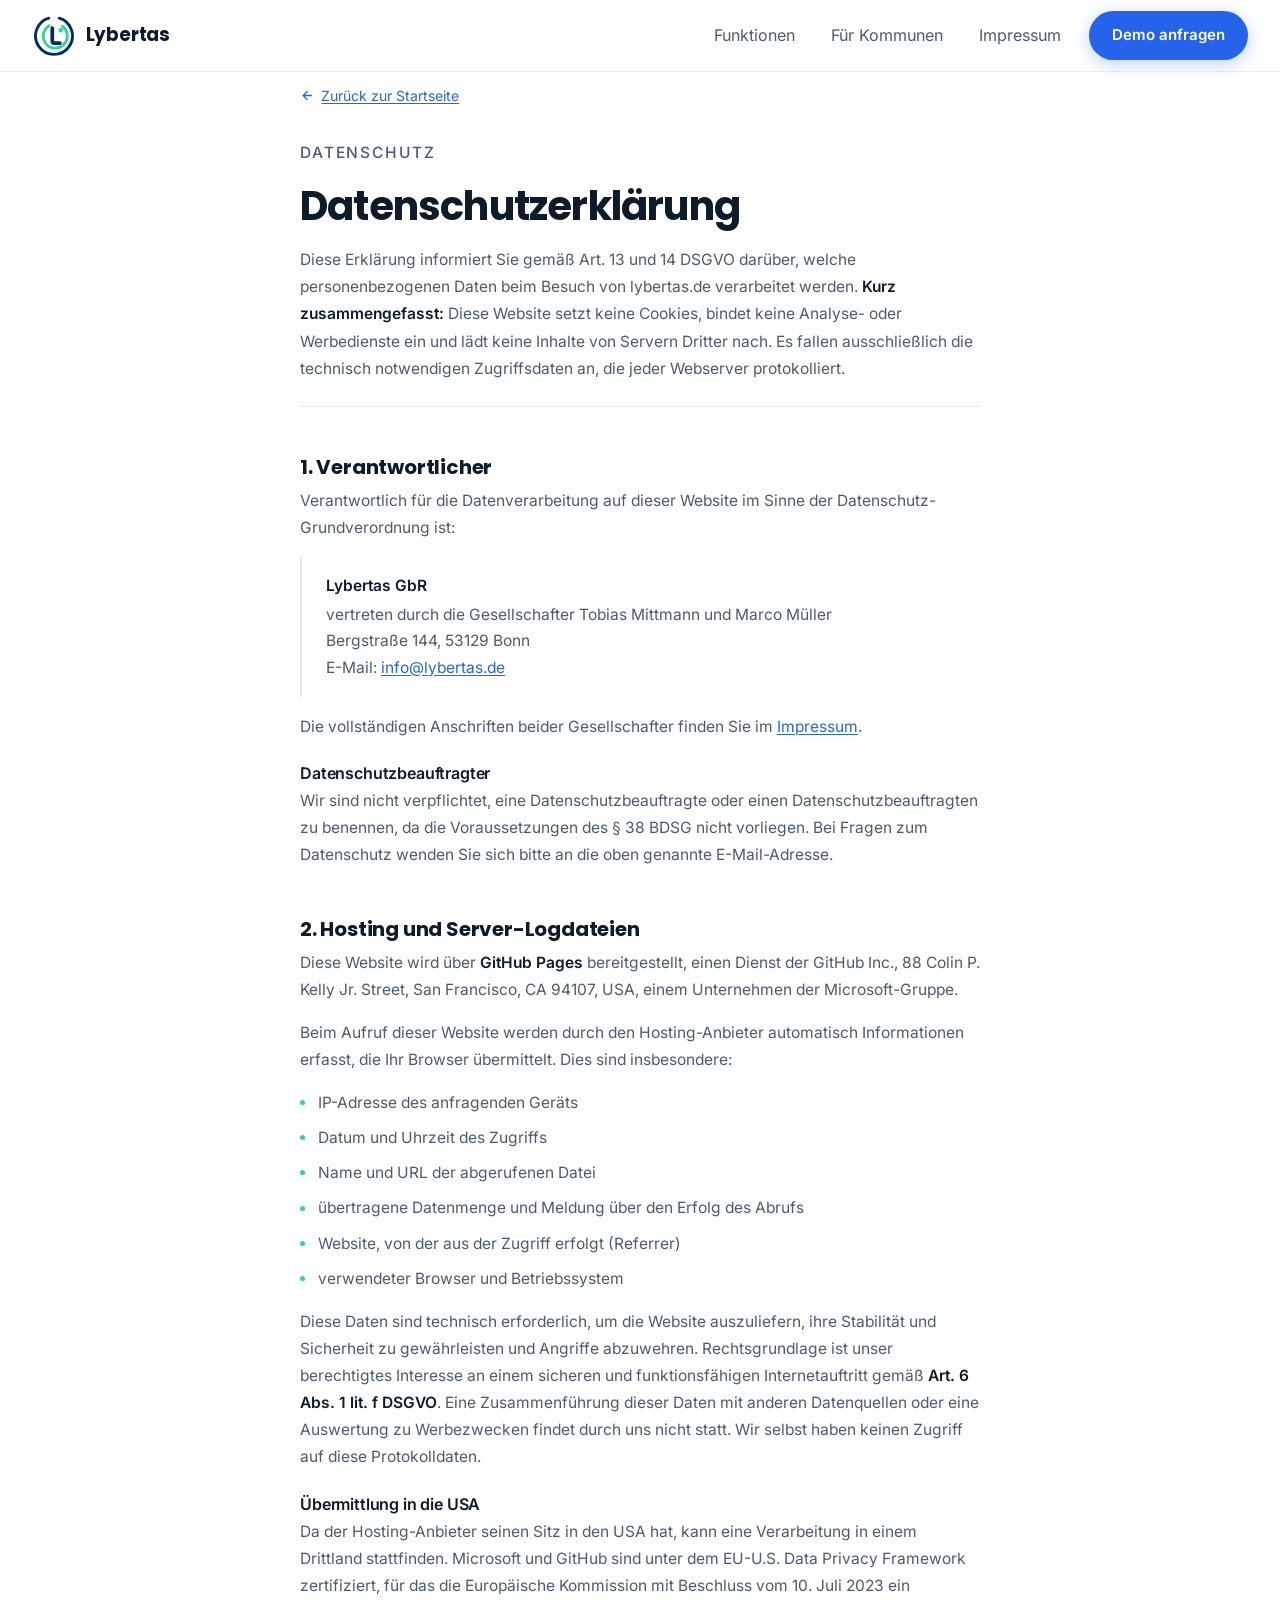
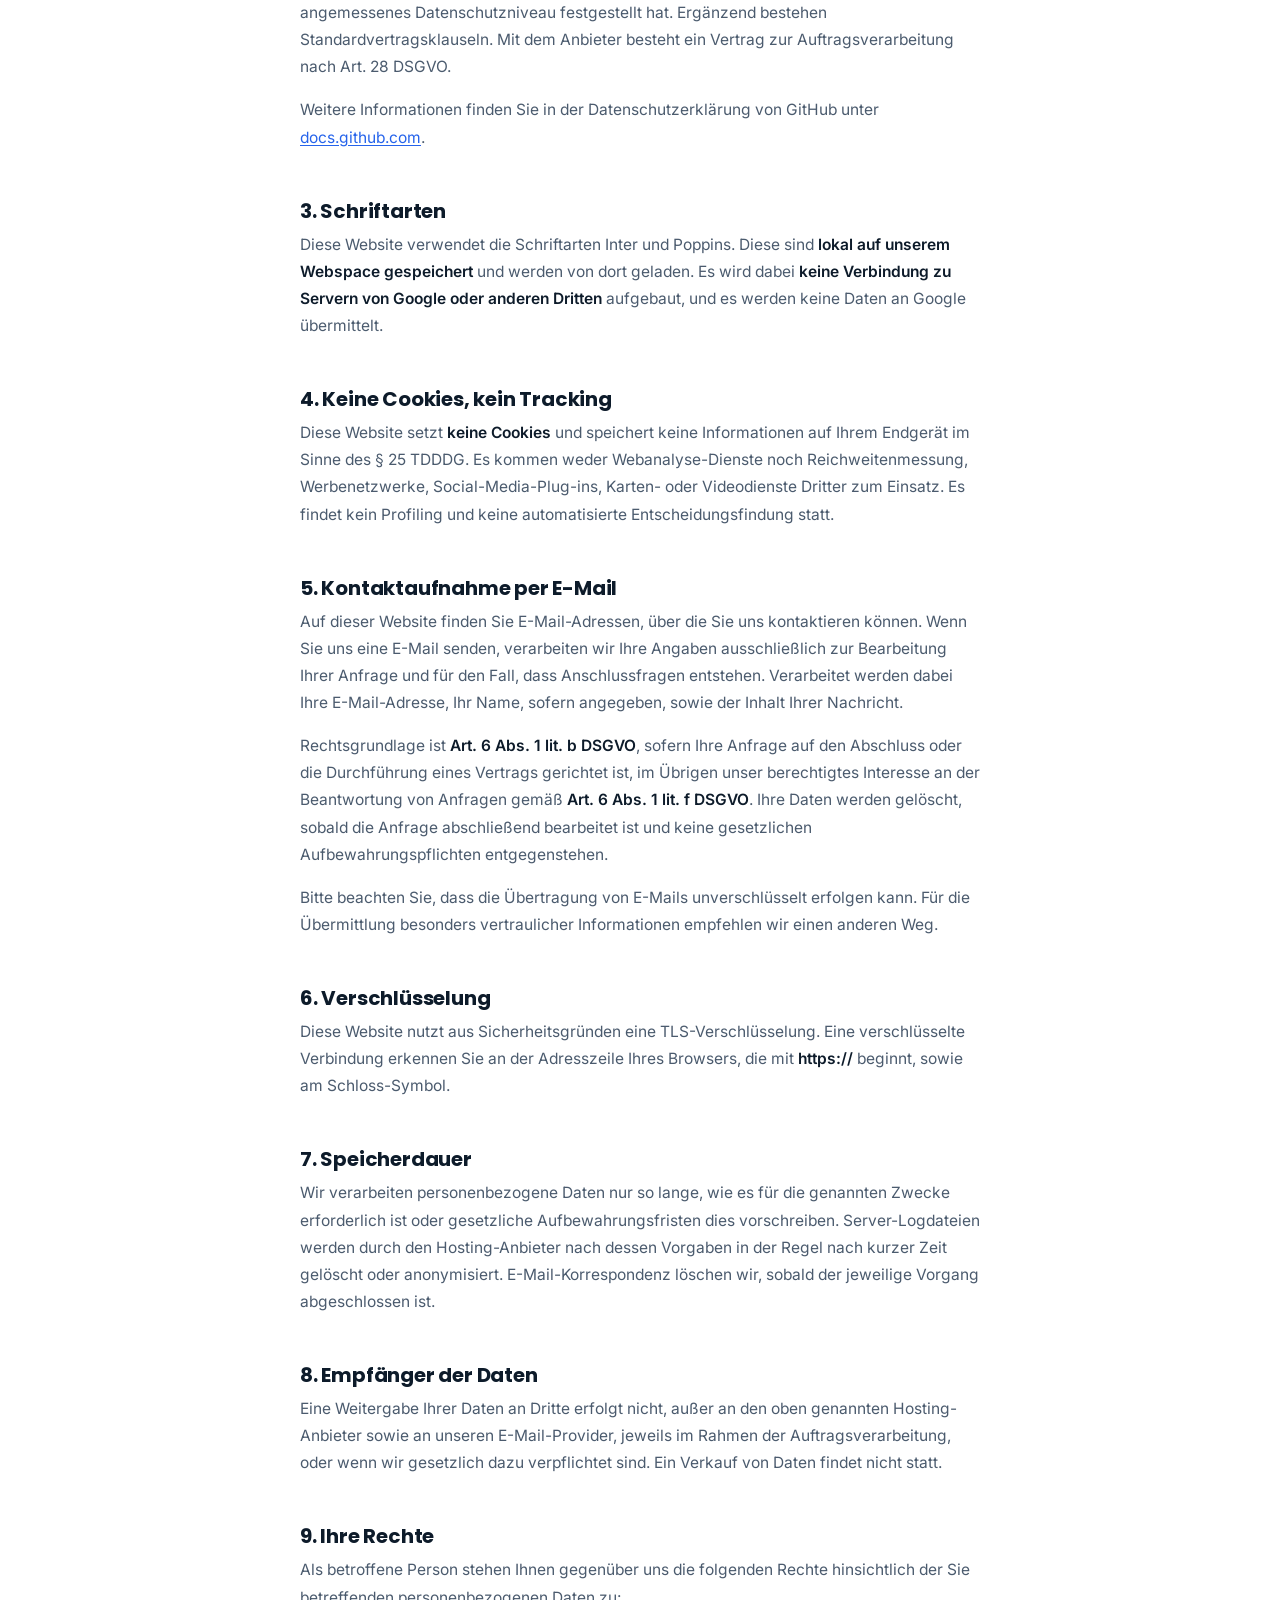
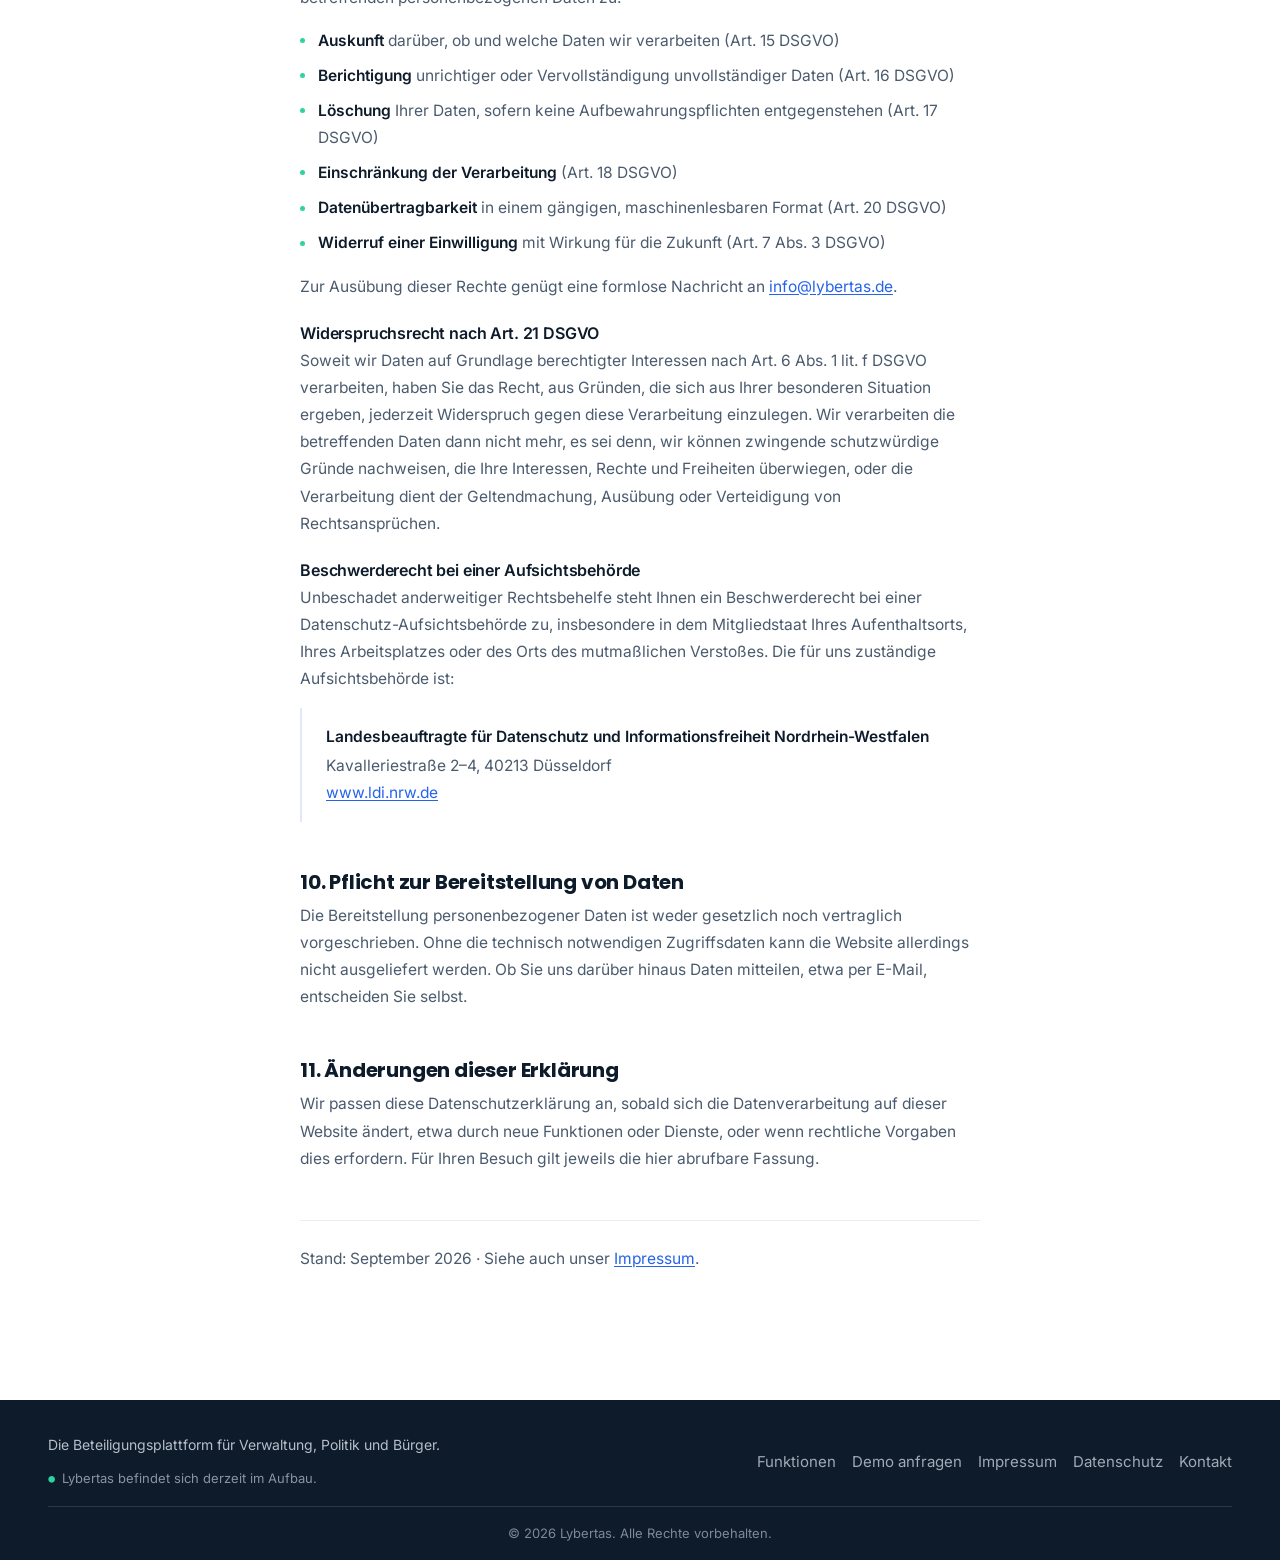
==== datenschutz.html @ 9b87f2fa "Impressum und Datenschutzerklaerung ergaenzen; Google Fonts lokal einbinden Rechtlich relevanteste A" ====
<!DOCTYPE html>
<html lang="de">
<head>
  <meta charset="UTF-8" />
  <meta name="viewport" content="width=device-width, initial-scale=1.0" />

  <title>Datenschutzerklärung – Lybertas</title>
  <meta name="description" content="Informationen zur Verarbeitung personenbezogener Daten auf lybertas.de gemäß Art. 13 DSGVO." />
  <meta name="robots" content="index, follow" />
  <link rel="canonical" href="https://lybertas.de/datenschutz.html" />

  <link rel="icon" type="image/svg+xml" href="./assets/logo-mark.svg" />
  <link rel="icon" type="image/png" href="./assets/icon.png" />
  <link rel="apple-touch-icon" href="./assets/icon.png" />

  <!-- Schriften lokal eingebunden – keine Verbindung zu Google -->
  <link rel="preload" href="./assets/fonts/inter-latin.woff2" as="font" type="font/woff2" crossorigin />
  <link rel="stylesheet" href="./assets/fonts/fonts.css" />
  <link rel="stylesheet" href="./styles.css" />
</head>
<body>

  <!-- ============================================================
    HEADER
  ============================================================ -->
  <header class="site-header" id="top" role="banner">
    <nav class="nav-container" aria-label="Hauptnavigation">
      <a href="./index.html" class="nav-logo" aria-label="Lybertas Startseite">
        <img src="./assets/logo-mark.svg" alt="Lybertas" class="nav-logo__img" width="44" height="44" loading="eager" />
        <span class="nav-logo__word">Lybertas</span>
      </a>

      <button class="nav-toggle" id="navToggle" aria-label="Menü öffnen" aria-expanded="false" aria-controls="navMenu">
        <span class="nav-toggle__bar"></span>
        <span class="nav-toggle__bar"></span>
        <span class="nav-toggle__bar"></span>
      </button>

      <ul class="nav-menu" id="navMenu" role="list">
        <li><a href="./index.html#funktionen" class="nav-link">Funktionen</a></li>
        <li><a href="./index.html#kommunen" class="nav-link">Für Kommunen</a></li>
        <li><a href="./impressum.html" class="nav-link">Impressum</a></li>
        <li>
          <a href="./index.html#kontakt" class="btn btn-primary nav-cta nav-cta--demo">Demo anfragen</a>
        </li>
      </ul>
    </nav>
  </header>

  <main class="legal-page">
    <div class="container">
      <article class="legal">

        <a href="./index.html" class="legal__back">
          <svg width="15" height="15" viewBox="0 0 24 24" fill="none" stroke="currentColor" stroke-width="2.2" aria-hidden="true"><path d="M19 12H5M12 19l-7-7 7-7"/></svg>
          Zurück zur Startseite
        </a>

        <p class="legal__kicker">Datenschutz</p>
        <h1>Datenschutzerklärung</h1>
        <p class="legal__intro">
          Diese Erklärung informiert Sie gemäß Art. 13 und 14 DSGVO darüber, welche
          personenbezogenen Daten beim Besuch von lybertas.de verarbeitet werden.
          <strong>Kurz zusammengefasst:</strong> Diese Website setzt keine Cookies, bindet
          keine Analyse- oder Werbedienste ein und lädt keine Inhalte von Servern Dritter
          nach. Es fallen ausschließlich die technisch notwendigen Zugriffsdaten an,
          die jeder Webserver protokolliert.
        </p>

        <h2>1. Verantwortlicher</h2>
        <p>
          Verantwortlich für die Datenverarbeitung auf dieser Website im Sinne der
          Datenschutz-Grundverordnung ist:
        </p>
        <div class="legal__address">
          <strong>Lybertas GbR</strong>
          vertreten durch die Gesellschafter Tobias Mittmann und Marco Müller<br />
          Bergstraße 144, 53129 Bonn<br />
          E-Mail: <a href="mailto:info@lybertas.de">info@lybertas.de</a>
        </div>
        <p>
          Die vollständigen Anschriften beider Gesellschafter finden Sie im
          <a href="./impressum.html">Impressum</a>.
        </p>

        <h3>Datenschutzbeauftragter</h3>
        <p>
          Wir sind nicht verpflichtet, eine Datenschutzbeauftragte oder einen
          Datenschutzbeauftragten zu benennen, da die Voraussetzungen des § 38 BDSG nicht
          vorliegen. Bei Fragen zum Datenschutz wenden Sie sich bitte an die oben genannte
          E-Mail-Adresse.
        </p>

        <h2>2. Hosting und Server-Logdateien</h2>
        <p>
          Diese Website wird über <strong>GitHub Pages</strong> bereitgestellt, einen Dienst
          der GitHub Inc., 88 Colin P. Kelly Jr. Street, San Francisco, CA 94107, USA, einem
          Unternehmen der Microsoft-Gruppe.
        </p>
        <p>
          Beim Aufruf dieser Website werden durch den Hosting-Anbieter automatisch
          Informationen erfasst, die Ihr Browser übermittelt. Dies sind insbesondere:
        </p>
        <ul>
          <li>IP-Adresse des anfragenden Geräts</li>
          <li>Datum und Uhrzeit des Zugriffs</li>
          <li>Name und URL der abgerufenen Datei</li>
          <li>übertragene Datenmenge und Meldung über den Erfolg des Abrufs</li>
          <li>Website, von der aus der Zugriff erfolgt (Referrer)</li>
          <li>verwendeter Browser und Betriebssystem</li>
        </ul>
        <p>
          Diese Daten sind technisch erforderlich, um die Website auszuliefern, ihre
          Stabilität und Sicherheit zu gewährleisten und Angriffe abzuwehren.
          Rechtsgrundlage ist unser berechtigtes Interesse an einem sicheren und
          funktionsfähigen Internetauftritt gemäß <strong>Art. 6 Abs. 1 lit. f DSGVO</strong>.
          Eine Zusammenführung dieser Daten mit anderen Datenquellen oder eine Auswertung
          zu Werbezwecken findet durch uns nicht statt. Wir selbst haben keinen Zugriff auf
          diese Protokolldaten.
        </p>

        <h3>Übermittlung in die USA</h3>
        <p>
          Da der Hosting-Anbieter seinen Sitz in den USA hat, kann eine Verarbeitung in
          einem Drittland stattfinden. Microsoft und GitHub sind unter dem
          EU-U.S. Data Privacy Framework zertifiziert, für das die Europäische Kommission
          mit Beschluss vom 10. Juli 2023 ein angemessenes Datenschutzniveau festgestellt
          hat. Ergänzend bestehen Standardvertragsklauseln. Mit dem Anbieter besteht ein
          Vertrag zur Auftragsverarbeitung nach Art. 28 DSGVO.
        </p>
        <p>
          Weitere Informationen finden Sie in der Datenschutzerklärung von GitHub unter
          <a href="https://docs.github.com/site-policy/privacy-policies/github-general-privacy-statement" rel="noopener noreferrer" target="_blank">docs.github.com</a>.
        </p>

        <h2>3. Schriftarten</h2>
        <p>
          Diese Website verwendet die Schriftarten Inter und Poppins. Diese sind
          <strong>lokal auf unserem Webspace gespeichert</strong> und werden von dort
          geladen. Es wird dabei <strong>keine Verbindung zu Servern von Google oder anderen
          Dritten</strong> aufgebaut, und es werden keine Daten an Google übermittelt.
        </p>

        <h2>4. Keine Cookies, kein Tracking</h2>
        <p>
          Diese Website setzt <strong>keine Cookies</strong> und speichert keine
          Informationen auf Ihrem Endgerät im Sinne des § 25 TDDDG. Es kommen weder
          Webanalyse-Dienste noch Reichweitenmessung, Werbenetzwerke,
          Social-Media-Plug-ins, Karten- oder Videodienste Dritter zum Einsatz. Es findet
          kein Profiling und keine automatisierte Entscheidungsfindung statt.
        </p>

        <h2>5. Kontaktaufnahme per E-Mail</h2>
        <p>
          Auf dieser Website finden Sie E-Mail-Adressen, über die Sie uns kontaktieren
          können. Wenn Sie uns eine E-Mail senden, verarbeiten wir Ihre Angaben
          ausschließlich zur Bearbeitung Ihrer Anfrage und für den Fall, dass
          Anschlussfragen entstehen. Verarbeitet werden dabei Ihre E-Mail-Adresse, Ihr Name,
          sofern angegeben, sowie der Inhalt Ihrer Nachricht.
        </p>
        <p>
          Rechtsgrundlage ist <strong>Art. 6 Abs. 1 lit. b DSGVO</strong>, sofern Ihre
          Anfrage auf den Abschluss oder die Durchführung eines Vertrags gerichtet ist, im
          Übrigen unser berechtigtes Interesse an der Beantwortung von Anfragen gemäß
          <strong>Art. 6 Abs. 1 lit. f DSGVO</strong>. Ihre Daten werden gelöscht, sobald
          die Anfrage abschließend bearbeitet ist und keine gesetzlichen
          Aufbewahrungspflichten entgegenstehen.
        </p>
        <p>
          Bitte beachten Sie, dass die Übertragung von E-Mails unverschlüsselt erfolgen
          kann. Für die Übermittlung besonders vertraulicher Informationen empfehlen wir
          einen anderen Weg.
        </p>

        <h2>6. Verschlüsselung</h2>
        <p>
          Diese Website nutzt aus Sicherheitsgründen eine TLS-Verschlüsselung. Eine
          verschlüsselte Verbindung erkennen Sie an der Adresszeile Ihres Browsers, die mit
          <strong>https://</strong> beginnt, sowie am Schloss-Symbol.
        </p>

        <h2>7. Speicherdauer</h2>
        <p>
          Wir verarbeiten personenbezogene Daten nur so lange, wie es für die genannten
          Zwecke erforderlich ist oder gesetzliche Aufbewahrungsfristen dies vorschreiben.
          Server-Logdateien werden durch den Hosting-Anbieter nach dessen Vorgaben in der
          Regel nach kurzer Zeit gelöscht oder anonymisiert. E-Mail-Korrespondenz löschen
          wir, sobald der jeweilige Vorgang abgeschlossen ist.
        </p>

        <h2>8. Empfänger der Daten</h2>
        <p>
          Eine Weitergabe Ihrer Daten an Dritte erfolgt nicht, außer an den oben genannten
          Hosting-Anbieter sowie an unseren E-Mail-Provider, jeweils im Rahmen der
          Auftragsverarbeitung, oder wenn wir gesetzlich dazu verpflichtet sind. Ein Verkauf
          von Daten findet nicht statt.
        </p>

        <h2>9. Ihre Rechte</h2>
        <p>
          Als betroffene Person stehen Ihnen gegenüber uns die folgenden Rechte hinsichtlich
          der Sie betreffenden personenbezogenen Daten zu:
        </p>
        <ul>
          <li><strong>Auskunft</strong> darüber, ob und welche Daten wir verarbeiten (Art. 15 DSGVO)</li>
          <li><strong>Berichtigung</strong> unrichtiger oder Vervollständigung unvollständiger Daten (Art. 16 DSGVO)</li>
          <li><strong>Löschung</strong> Ihrer Daten, sofern keine Aufbewahrungspflichten entgegenstehen (Art. 17 DSGVO)</li>
          <li><strong>Einschränkung der Verarbeitung</strong> (Art. 18 DSGVO)</li>
          <li><strong>Datenübertragbarkeit</strong> in einem gängigen, maschinenlesbaren Format (Art. 20 DSGVO)</li>
          <li><strong>Widerruf einer Einwilligung</strong> mit Wirkung für die Zukunft (Art. 7 Abs. 3 DSGVO)</li>
        </ul>
        <p>
          Zur Ausübung dieser Rechte genügt eine formlose Nachricht an
          <a href="mailto:info@lybertas.de">info@lybertas.de</a>.
        </p>

        <h3>Widerspruchsrecht nach Art. 21 DSGVO</h3>
        <p>
          Soweit wir Daten auf Grundlage berechtigter Interessen nach Art. 6 Abs. 1 lit. f
          DSGVO verarbeiten, haben Sie das Recht, aus Gründen, die sich aus Ihrer besonderen
          Situation ergeben, jederzeit Widerspruch gegen diese Verarbeitung einzulegen. Wir
          verarbeiten die betreffenden Daten dann nicht mehr, es sei denn, wir können
          zwingende schutzwürdige Gründe nachweisen, die Ihre Interessen, Rechte und
          Freiheiten überwiegen, oder die Verarbeitung dient der Geltendmachung, Ausübung
          oder Verteidigung von Rechtsansprüchen.
        </p>

        <h3>Beschwerderecht bei einer Aufsichtsbehörde</h3>
        <p>
          Unbeschadet anderweitiger Rechtsbehelfe steht Ihnen ein Beschwerderecht bei einer
          Datenschutz-Aufsichtsbehörde zu, insbesondere in dem Mitgliedstaat Ihres
          Aufenthaltsorts, Ihres Arbeitsplatzes oder des Orts des mutmaßlichen Verstoßes.
          Die für uns zuständige Aufsichtsbehörde ist:
        </p>
        <div class="legal__address">
          <strong>Landesbeauftragte für Datenschutz und Informationsfreiheit Nordrhein-Westfalen</strong>
          Kavalleriestraße 2–4, 40213 Düsseldorf<br />
          <a href="https://www.ldi.nrw.de" rel="noopener noreferrer" target="_blank">www.ldi.nrw.de</a>
        </div>

        <h2>10. Pflicht zur Bereitstellung von Daten</h2>
        <p>
          Die Bereitstellung personenbezogener Daten ist weder gesetzlich noch vertraglich
          vorgeschrieben. Ohne die technisch notwendigen Zugriffsdaten kann die Website
          allerdings nicht ausgeliefert werden. Ob Sie uns darüber hinaus Daten mitteilen,
          etwa per E-Mail, entscheiden Sie selbst.
        </p>

        <h2>11. Änderungen dieser Erklärung</h2>
        <p>
          Wir passen diese Datenschutzerklärung an, sobald sich die Datenverarbeitung auf
          dieser Website ändert, etwa durch neue Funktionen oder Dienste, oder wenn
          rechtliche Vorgaben dies erfordern. Für Ihren Besuch gilt jeweils die hier
          abrufbare Fassung.
        </p>

        <p class="legal__stand">
          Stand: September 2026 · Siehe auch unser
          <a href="./impressum.html">Impressum</a>.
        </p>

      </article>
    </div>
  </main>

  <!-- ============================================================
    FOOTER
  ============================================================ -->
  <footer class="site-footer" role="contentinfo">
    <div class="container">
      <div class="footer-inner">
        <div class="footer-brand">
          <p class="footer-claim">Die Beteiligungsplattform für Verwaltung, Politik und Bürger.</p>
          <p class="footer-status">Lybertas befindet sich derzeit im Aufbau.</p>
        </div>

        <nav class="footer-nav" aria-label="Footer-Navigation">
          <ul role="list">
            <li><a href="./index.html#funktionen" class="footer-link">Funktionen</a></li>
            <li><a href="./index.html#kontakt" class="footer-link">Demo anfragen</a></li>
            <li><a href="./impressum.html" class="footer-link">Impressum</a></li>
            <li><a href="./datenschutz.html" class="footer-link">Datenschutz</a></li>
            <li><a href="mailto:info@lybertas.de" class="footer-link">Kontakt</a></li>
          </ul>
        </nav>
      </div>

      <div class="footer-bottom">
        <p>&copy; <span id="footerYear"></span> Lybertas. Alle Rechte vorbehalten.</p>
      </div>
    </div>
  </footer>

  <script src="./script.js"></script>

</body>
</html>
---- assets/fonts/fonts.css ----
/* ============================================================
   LYBERTAS – Schriften, lokal eingebunden
   Bewusst NICHT ueber fonts.googleapis.com geladen: Beim dynamischen
   Einbinden wird die IP-Adresse der Besucher an Google in die USA
   uebertragen. Das LG Muenchen I hat das am 20.01.2022 (3 O 17493/20)
   als DSGVO-Verstoss gewertet; darauf stuetzt sich eine anhaltende
   Abmahnwelle. Lokal eingebunden entsteht keine Verbindung zu Google.

   Quelle der Dateien: Google Fonts, Open Font License 1.1
   Inter ist ein variabler Font, daher eine Datei fuer alle Schnitte.
============================================================ */

/* ---- Inter (Fliesstext), variabel 100–900 ---- */
@font-face {
  font-family: 'Inter';
  font-style: normal;
  font-weight: 100 900;
  font-display: swap;
  src: url('./inter-latin-ext.woff2') format('woff2');
  unicode-range: U+0100-02BA, U+02BD-02C5, U+02C7-02CC, U+02CE-02D7, U+02DD-02FF, U+0304, U+0308, U+0329, U+1D00-1DBF, U+1E00-1E9F, U+1EF2-1EFF, U+2020, U+20A0-20AB, U+20AD-20C0, U+2113, U+2C60-2C7F, U+A720-A7FF;
}

@font-face {
  font-family: 'Inter';
  font-style: normal;
  font-weight: 100 900;
  font-display: swap;
  src: url('./inter-latin.woff2') format('woff2');
  unicode-range: U+0000-00FF, U+0131, U+0152-0153, U+02BB-02BC, U+02C6, U+02DA, U+02DC, U+0304, U+0308, U+0329, U+2000-206F, U+20AC, U+2122, U+2191, U+2193, U+2212, U+2215, U+FEFF, U+FFFD;
}

/* ---- Poppins (Ueberschriften), Schnitte 500 bis 800 ---- */
@font-face {
  font-family: 'Poppins';
  font-style: normal;
  font-weight: 500;
  font-display: swap;
  src: url('./poppins-500-latin-ext.woff2') format('woff2');
  unicode-range: U+0100-02BA, U+02BD-02C5, U+02C7-02CC, U+02CE-02D7, U+02DD-02FF, U+0304, U+0308, U+0329, U+1D00-1DBF, U+1E00-1E9F, U+1EF2-1EFF, U+2020, U+20A0-20AB, U+20AD-20C0, U+2113, U+2C60-2C7F, U+A720-A7FF;
}

@font-face {
  font-family: 'Poppins';
  font-style: normal;
  font-weight: 500;
  font-display: swap;
  src: url('./poppins-500-latin.woff2') format('woff2');
  unicode-range: U+0000-00FF, U+0131, U+0152-0153, U+02BB-02BC, U+02C6, U+02DA, U+02DC, U+0304, U+0308, U+0329, U+2000-206F, U+20AC, U+2122, U+2191, U+2193, U+2212, U+2215, U+FEFF, U+FFFD;
}

@font-face {
  font-family: 'Poppins';
  font-style: normal;
  font-weight: 600;
  font-display: swap;
  src: url('./poppins-600-latin-ext.woff2') format('woff2');
  unicode-range: U+0100-02BA, U+02BD-02C5, U+02C7-02CC, U+02CE-02D7, U+02DD-02FF, U+0304, U+0308, U+0329, U+1D00-1DBF, U+1E00-1E9F, U+1EF2-1EFF, U+2020, U+20A0-20AB, U+20AD-20C0, U+2113, U+2C60-2C7F, U+A720-A7FF;
}

@font-face {
  font-family: 'Poppins';
  font-style: normal;
  font-weight: 600;
  font-display: swap;
  src: url('./poppins-600-latin.woff2') format('woff2');
  unicode-range: U+0000-00FF, U+0131, U+0152-0153, U+02BB-02BC, U+02C6, U+02DA, U+02DC, U+0304, U+0308, U+0329, U+2000-206F, U+20AC, U+2122, U+2191, U+2193, U+2212, U+2215, U+FEFF, U+FFFD;
}

@font-face {
  font-family: 'Poppins';
  font-style: normal;
  font-weight: 700;
  font-display: swap;
  src: url('./poppins-700-latin-ext.woff2') format('woff2');
  unicode-range: U+0100-02BA, U+02BD-02C5, U+02C7-02CC, U+02CE-02D7, U+02DD-02FF, U+0304, U+0308, U+0329, U+1D00-1DBF, U+1E00-1E9F, U+1EF2-1EFF, U+2020, U+20A0-20AB, U+20AD-20C0, U+2113, U+2C60-2C7F, U+A720-A7FF;
}

@font-face {
  font-family: 'Poppins';
  font-style: normal;
  font-weight: 700;
  font-display: swap;
  src: url('./poppins-700-latin.woff2') format('woff2');
  unicode-range: U+0000-00FF, U+0131, U+0152-0153, U+02BB-02BC, U+02C6, U+02DA, U+02DC, U+0304, U+0308, U+0329, U+2000-206F, U+20AC, U+2122, U+2191, U+2193, U+2212, U+2215, U+FEFF, U+FFFD;
}

@font-face {
  font-family: 'Poppins';
  font-style: normal;
  font-weight: 800;
  font-display: swap;
  src: url('./poppins-800-latin-ext.woff2') format('woff2');
  unicode-range: U+0100-02BA, U+02BD-02C5, U+02C7-02CC, U+02CE-02D7, U+02DD-02FF, U+0304, U+0308, U+0329, U+1D00-1DBF, U+1E00-1E9F, U+1EF2-1EFF, U+2020, U+20A0-20AB, U+20AD-20C0, U+2113, U+2C60-2C7F, U+A720-A7FF;
}

@font-face {
  font-family: 'Poppins';
  font-style: normal;
  font-weight: 800;
  font-display: swap;
  src: url('./poppins-800-latin.woff2') format('woff2');
  unicode-range: U+0000-00FF, U+0131, U+0152-0153, U+02BB-02BC, U+02C6, U+02DA, U+02DC, U+0304, U+0308, U+0329, U+2000-206F, U+20AC, U+2122, U+2191, U+2193, U+2212, U+2215, U+FEFF, U+FFFD;
}
---- styles.css ----
/* ============================================================
   LYBERTAS – styles.css
   Design-System: Navy-Dark + Teal Accent + Steel Blue
   Inspiriert von Logo und Banner (dunkelblauer Hintergrund,
   türkis-grüner Akzent, clean moderne Typografie)
   Mobile-First Layout
============================================================ */

/* ============================================================
   1. CSS CUSTOM PROPERTIES (Design Tokens)
   Farben aus Logo & Banner abgeleitet:
   - Dark Navy Background: #0d1b2a / #0a1628
   - Teal Accent: #2dd4a0
   - Blue Accent: #2563eb
   - Light Text: #e8f0fe / #ffffff
============================================================ */
:root {
  /* ---- Flächen (hell-first, an Web-App angelehnt) ---- */
  --color-bg:           #ffffff;   /* Grundfläche weiß */
  --color-bg-alt:       #f7f9fc;   /* helles Section-Band */
  --color-bg-card:      #ffffff;   /* Cards weiß */
  --color-bg-card-alt:  #f3f6fb;   /* leicht getönte Card */
  --color-surface:      #eef2f8;
  --color-border:       rgba(37, 99, 235, 0.15);   /* blau-getönte Hairline */
  --color-border-subtle:rgba(13, 27, 42, 0.08);    /* navy-getönt, subtil */

  /* ---- Marken-Akzente (Teal + Navy bleiben, Rollen neu gewichtet) ---- */
  --color-accent:       #2dd4a0;   /* Teal – jetzt Sekundär-/Success-/Trust-Akzent */
  --color-accent-dark:  #1fa87e;
  --color-accent-glow:  rgba(45, 212, 160, 0.18);
  --color-blue:         #3b82f6;   /* Blau */
  --color-blue-dark:    #2563eb;   /* Primäre CTA-Farbe */
  --color-blue-soft:    #1d4ed8;

  --color-navy:         #0d1b2a;   /* Headline-/Body-Ink + dunkler Footer */
  --color-navy-soft:    #16324a;   /* sekundäre dunkle Fläche */

  /* ---- Text (invertiert) ---- */
  --color-text-primary: #0d1b2a;   /* Navy-Ink auf hell */
  --color-text-secondary:#4b5b6e;  /* gedämpfter Body-Text */
  --color-text-muted:   #7c8ba0;
  --color-text-dark:    #0d1b2a;   /* Back-Compat */
  --color-text-on-dark: #f0f6ff;   /* für dunklen Footer / dunkle Flächen */

  --color-white:        #ffffff;
  --color-success:      #2dd4a0;
  --color-error:        #dc2626;

  /* ---- Partei-/Ratsfarben (Sitzverteilung Köln) ---- */
  --council-gruene:     #64A12D;
  --council-cdu:        #111827;
  --council-spd:        #E3000F;
  --council-linke:      #BE3075;
  --council-afd:        #009EE0;
  --council-volt:       #502379;
  --council-weitere:    #9CA3AF;

  /* Typografie */
  --font-display:       'Poppins', 'Inter', system-ui, sans-serif;
  --font-body:          'Inter', system-ui, sans-serif;

  /* Spacing */
  --space-xs:    0.25rem;
  --space-sm:    0.5rem;
  --space-md:    1rem;
  --space-lg:    1.5rem;
  --space-xl:    2rem;
  --space-2xl:   3rem;
  --space-3xl:   4.5rem;
  --space-4xl:   6rem;

  /* Border Radius */
  --radius-sm:   6px;
  --radius-md:   12px;
  --radius-lg:   20px;
  --radius-xl:   28px;
  --radius-full: 9999px;

  /* Shadows */
  --shadow-card:  0 4px 24px rgba(13, 27, 42, 0.08), 0 1px 4px rgba(13, 27, 42, 0.05);
  --shadow-glow:  0 0 40px rgba(37, 99, 235, 0.10);
  --shadow-btn:   0 4px 16px rgba(37, 99, 235, 0.30);

  /* Transitions */
  --transition-fast:  0.15s ease;
  --transition-base:  0.25s ease;
  --transition-slow:  0.4s ease;

  /* Layout */
  --container-max:  1160px;
  --header-height:  72px;
}

/* ============================================================
   2. RESET & BASE
============================================================ */
*, *::before, *::after {
  box-sizing: border-box;
  margin: 0;
  padding: 0;
}

html {
  scroll-behavior: smooth;
  -webkit-text-size-adjust: 100%;
  font-size: 16px;
}

body {
  font-family: var(--font-body);
  background-color: var(--color-bg);
  color: var(--color-text-primary);
  line-height: 1.65;
  -webkit-font-smoothing: antialiased;
  -moz-osx-font-smoothing: grayscale;
  overflow-x: hidden;
}

img {
  max-width: 100%;
  height: auto;
  display: block;
}

a {
  color: inherit;
  text-decoration: none;
}

ul, ol {
  list-style: none;
}

button {
  cursor: pointer;
  border: none;
  background: none;
  font-family: inherit;
}

input, textarea, select {
  font-family: inherit;
}

/* Screen-reader only */
.sr-only {
  position: absolute;
  width: 1px;
  height: 1px;
  padding: 0;
  margin: -1px;
  overflow: hidden;
  clip: rect(0,0,0,0);
  white-space: nowrap;
  border: 0;
}

/* ============================================================
   3. LAYOUT HELPERS
============================================================ */
.container {
  width: 100%;
  max-width: var(--container-max);
  margin: 0 auto;
  padding: 0 var(--space-lg);
}

@media (min-width: 640px) {
  .container {
    padding: 0 var(--space-xl);
  }
}

@media (min-width: 1024px) {
  .container {
    padding: 0 var(--space-2xl);
  }
}

/* ============================================================
   4. TYPOGRAPHY
============================================================ */
h1, h2, h3, h4 {
  font-family: var(--font-display);
  line-height: 1.2;
  letter-spacing: -0.01em;
}

.section-label {
  display: inline-block;
  font-family: var(--font-body);
  font-size: 0.75rem;
  font-weight: 500;
  letter-spacing: 0.12em;
  text-transform: uppercase;
  color: var(--color-accent);
  margin-bottom: var(--space-md);
}

.section-title {
  font-size: clamp(1.75rem, 4vw, 2.75rem);
  font-weight: 700;
  color: var(--color-text-primary);
  margin-bottom: var(--space-lg);
}

.section-subtitle {
  font-size: 1.0625rem;
  color: var(--color-text-secondary);
  max-width: 600px;
  margin-bottom: var(--space-2xl);
  line-height: 1.7;
}

.text-accent {
  color: var(--color-accent);
}

/* ============================================================
   5. BUTTONS
============================================================ */
.btn {
  display: inline-flex;
  align-items: center;
  gap: var(--space-sm);
  padding: 0.6875rem 1.375rem;
  border-radius: var(--radius-full);
  font-family: var(--font-body);
  font-size: 0.9375rem;
  font-weight: 500;
  transition: all var(--transition-base);
  white-space: nowrap;
  cursor: pointer;
  border: 1.5px solid transparent;
  text-decoration: none;
}

.btn-large {
  padding: 0.875rem 1.75rem;
  font-size: 1rem;
  font-weight: 600;
}

.btn-full {
  width: 100%;
  justify-content: center;
}

/* Primär: solides Blau (Match zur Web-App) */
.btn-primary {
  background: var(--color-blue-dark);
  color: var(--color-white);
  font-weight: 600;
  border-color: transparent;
  box-shadow: var(--shadow-btn);
}

.btn-primary:hover,
.btn-primary:focus-visible {
  background: var(--color-blue-soft);
  transform: translateY(-1px);
  box-shadow: 0 6px 24px rgba(37, 99, 235, 0.42);
}

.btn-primary:active {
  transform: translateY(0);
}

/* Sekundär: weiß mit dünner Border + Navy-Text (App-Style „Anmelden") */
.btn-secondary {
  background: var(--color-white);
  color: var(--color-text-primary);
  border-color: var(--color-border-subtle);
  font-weight: 600;
}

.btn-secondary:hover,
.btn-secondary:focus-visible {
  border-color: var(--color-blue-dark);
  color: var(--color-blue-dark);
  transform: translateY(-1px);
}

/* Ghost: transparent, low-emphasis */
.btn-ghost {
  background: transparent;
  color: var(--color-text-secondary);
  border-color: var(--color-border-subtle);
}

.btn-ghost:hover,
.btn-ghost:focus-visible {
  color: var(--color-text-primary);
  border-color: rgba(13, 27, 42, 0.18);
  background: rgba(13, 27, 42, 0.03);
}

/* Outline: blau (in-page Sekundäraktion) */
.btn-outline {
  background: transparent;
  color: var(--color-blue-dark);
  border-color: var(--color-blue-dark);
}

.btn-outline:hover,
.btn-outline:focus-visible {
  background: rgba(37, 99, 235, 0.08);
  transform: translateY(-1px);
}

/* Focus styles */
.btn:focus-visible {
  outline: 2px solid var(--color-blue-dark);
  outline-offset: 3px;
}

/* ============================================================
   6. HEADER / NAV
============================================================ */
.site-header {
  position: fixed;
  top: 0;
  left: 0;
  right: 0;
  z-index: 100;
  height: var(--header-height);
  display: flex;
  align-items: center;
  background: rgba(255, 255, 255, 0.85);
  backdrop-filter: blur(16px);
  -webkit-backdrop-filter: blur(16px);
  border-bottom: 1px solid var(--color-border-subtle);
  transition: background var(--transition-base), box-shadow var(--transition-base);
}

.site-header.scrolled {
  background: rgba(255, 255, 255, 0.96);
  box-shadow: 0 1px 12px rgba(13, 27, 42, 0.06);
}

.nav-container {
  display: flex;
  align-items: center;
  justify-content: space-between;
  width: 100%;
  max-width: var(--container-max);
  margin: 0 auto;
  padding: 0 var(--space-lg);
}

@media (min-width: 640px) {
  .nav-container {
    padding: 0 var(--space-xl);
  }
}

.nav-logo img,
.nav-logo__img {
  height: 44px;
  width: auto;
  max-width: 220px;
  display: block;
  object-fit: contain;
  /* Transparentes Icon – kein filter nötig, funktioniert direkt auf dunklem Hintergrund */
}

/* Mobile Nav Toggle */
.nav-toggle {
  display: flex;
  flex-direction: column;
  justify-content: center;
  gap: 5px;
  width: 36px;
  height: 36px;
  padding: 4px;
  background: transparent;
  border: none;
  cursor: pointer;
  z-index: 110;
}

.nav-toggle__bar {
  display: block;
  width: 100%;
  height: 2px;
  background: var(--color-text-primary);
  border-radius: 2px;
  transition: all var(--transition-base);
  transform-origin: center;
}

.nav-toggle[aria-expanded="true"] .nav-toggle__bar:nth-child(1) {
  transform: translateY(7px) rotate(45deg);
}
.nav-toggle[aria-expanded="true"] .nav-toggle__bar:nth-child(2) {
  opacity: 0;
  transform: scaleX(0);
}
.nav-toggle[aria-expanded="true"] .nav-toggle__bar:nth-child(3) {
  transform: translateY(-7px) rotate(-45deg);
}

/* Nav Menu – Mobile */
.nav-menu {
  display: none;
  flex-direction: column;
  position: fixed;
  top: var(--header-height);
  left: 0;
  right: 0;
  background: var(--color-bg-alt);
  border-bottom: 1px solid var(--color-border);
  padding: var(--space-lg);
  gap: var(--space-sm);
  z-index: 99;
}

.nav-menu.is-open {
  display: flex;
}

.nav-link {
  display: block;
  padding: var(--space-sm) var(--space-md);
  font-size: 1rem;
  font-weight: 400;
  color: var(--color-text-secondary);
  border-radius: var(--radius-sm);
  transition: color var(--transition-fast), background var(--transition-fast);
}

.nav-link:hover,
.nav-link:focus-visible {
  color: var(--color-text-primary);
  background: rgba(255,255,255,0.05);
}

.nav-cta {
  margin-top: var(--space-sm);
  width: fit-content;
}

/* Nav Menu – Desktop
   Erst ab 1024px, davor passen 5 Links + 2 Buttons nicht in eine Zeile */
@media (min-width: 1024px) {
  .nav-toggle {
    display: none;
  }

  .nav-menu {
    display: flex;
    flex-direction: row;
    align-items: center;
    position: static;
    background: transparent;
    border: none;
    padding: 0;
    gap: var(--space-xs);
  }

  .nav-cta {
    margin-top: 0;
    margin-left: var(--space-sm);
  }
}

/* Übergangsbereich: Navigation etwas kompakter, damit nichts umbricht */
@media (min-width: 1024px) and (max-width: 1199px) {
  .nav-menu { gap: 0; }
  .nav-link { padding: var(--space-sm) 0.6rem; font-size: 0.9375rem; }
  .nav-cta { margin-left: var(--space-xs); }
  .nav-cta.btn { padding-inline: 1rem; }
}

/* ============================================================
   7. HERO SECTION
============================================================ */
.hero {
  position: relative;
  min-height: 100svh;
  min-height: 100vh;
  display: flex;
  align-items: center;
  overflow: hidden;
  padding-top: var(--header-height);
}

.hero {
  background:
    radial-gradient(60% 60% at 50% 0%, rgba(37, 99, 235, 0.06) 0%, transparent 70%),
    var(--color-bg);
}

.hero__bg {
  position: absolute;
  inset: 0;
  z-index: 0;
}

/* Dekorative SVG-Kreisbögen */
.hero__deco {
  position: absolute;
  inset: 0;
  pointer-events: none;
}

.hero__arc {
  position: absolute;
  animation: rotateArc 24s linear infinite;
}

.hero__arc--1 {
  width: 600px;
  height: 600px;
  right: -150px;
  top: 50%;
  transform: translateY(-50%);
}

@keyframes rotateArc {
  from { transform: translateY(-50%) rotate(0deg); }
  to   { transform: translateY(-50%) rotate(360deg); }
}

.hero__dot {
  position: absolute;
  border-radius: 50%;
  background: var(--color-accent);
}

.hero__dot--1 {
  width: 10px;
  height: 10px;
  right: 28%;
  top: 30%;
  box-shadow: 0 0 16px var(--color-accent);
  animation: pulse 3s ease-in-out infinite;
}

.hero__dot--2 {
  width: 6px;
  height: 6px;
  right: 15%;
  bottom: 35%;
  opacity: 0.6;
  animation: pulse 4s ease-in-out infinite 1s;
}

@keyframes pulse {
  0%, 100% { transform: scale(1); opacity: 1; }
  50%       { transform: scale(1.4); opacity: 0.6; }
}

/* Hero Content */
.hero__content {
  position: relative;
  z-index: 1;
  padding-top: var(--space-3xl);
  padding-bottom: var(--space-3xl);
  max-width: 680px;
}

/* Zentrierte Hero-Variante (App-Look) */
.hero--centered .hero__content {
  max-width: 760px;
  margin-inline: auto;
  text-align: center;
}

.hero--centered .hero__actions,
.hero--centered .hero__trust {
  justify-content: center;
}

.hero--centered .hero__subheadline {
  margin-inline: auto;
}

.hero__badge {
  display: inline-flex;
  align-items: center;
  gap: var(--space-sm);
  padding: 0.4rem 0.95rem;
  background: rgba(37, 99, 235, 0.08);
  border: 1px solid rgba(37, 99, 235, 0.22);
  border-radius: var(--radius-full);
  font-size: 0.8125rem;
  font-weight: 600;
  letter-spacing: 0.01em;
  color: var(--color-blue-dark);
  margin-bottom: var(--space-xl);
}

.hero__badge-dot {
  width: 6px;
  height: 6px;
  background: var(--color-accent);
  border-radius: 50%;
  animation: pulse 2s ease-in-out infinite;
  flex-shrink: 0;
}

.hero__headline {
  font-size: clamp(2.25rem, 6vw, 4rem);
  font-weight: 700;
  line-height: 1.15;
  margin-bottom: var(--space-xl);
  letter-spacing: -0.015em;
}

/* Zweite Zeile der Headline: Blau-Akzent + eigene Zeile mit Abstand */
.hero__headline-break {
  display: block;
  color: var(--color-blue-dark);
  margin-top: 0.15em;
  line-height: 1.2;
}

.hero__subheadline {
  font-size: clamp(1rem, 2vw, 1.1875rem);
  color: var(--color-text-secondary);
  max-width: 580px;
  margin-bottom: var(--space-2xl);
  line-height: 1.75;
  font-weight: 400;
}

.hero__actions {
  display: flex;
  flex-wrap: wrap;
  gap: var(--space-md);
  align-items: center;
}

/* Trust-Row unter den CTAs (einziger Teal-Auftritt im Hero) */
.hero__trust {
  display: flex;
  flex-wrap: wrap;
  gap: var(--space-lg);
  align-items: center;
  margin-top: var(--space-xl);
}

.hero__trust li {
  display: inline-flex;
  align-items: center;
  gap: var(--space-xs);
  font-size: 0.9375rem;
  font-weight: 500;
  color: var(--color-text-secondary);
}

.hero__trust svg {
  color: var(--color-accent);
  flex-shrink: 0;
}

/* Footer logo – volles Lockup auf dunklem Navy-Band */

/* ============================================================
   8b. TRANSPARENZ-DASHBOARD-VORSCHAU
============================================================ */
.transparency-section {
  background: var(--color-bg-alt);
  padding: var(--space-4xl) 0;
}

.transparency-grid {
  display: grid;
  grid-template-columns: 1fr;
  gap: var(--space-lg);
  margin-top: var(--space-xl);
}

@media (min-width: 900px) {
  .transparency-grid {
    grid-template-columns: 1fr 1.2fr;
    align-items: start;
  }
}

.transparency-card {
  background: var(--color-bg-card);
  border: 1px solid var(--color-border-subtle);
  border-radius: var(--radius-lg);
  padding: var(--space-xl);
  box-shadow: var(--shadow-card);
}

.transparency-card__title {
  font-size: 1.1875rem;
  font-weight: 700;
  color: var(--color-text-primary);
  margin-bottom: var(--space-sm);
}

.transparency-card__subtitle {
  font-size: 0.875rem;
  color: var(--color-text-muted);
  margin-bottom: var(--space-lg);
}

.transparency-card__foot,
.transparency-card__source {
  font-size: 0.8125rem;
  color: var(--color-text-muted);
  margin-top: var(--space-lg);
}

.transparency-cta {
  margin-top: var(--space-2xl);
  text-align: center;
}

.transparency-cta p {
  font-size: 1.0625rem;
  color: var(--color-text-secondary);
  display: inline-flex;
  flex-wrap: wrap;
  align-items: center;
  justify-content: center;
  gap: var(--space-md);
}

/* --- Wahl-Countdown --- */
.transparency-card--countdown {
  display: flex;
  flex-direction: column;
}

.election-countdown__line {
  font-size: 1rem;
  color: var(--color-text-secondary);
  line-height: 1.6;
  margin-bottom: var(--space-lg);
}

.election-countdown__line strong {
  color: var(--color-text-primary);
  font-weight: 600;
}

.election-countdown__days {
  color: var(--color-blue-dark);
  font-weight: 700;
}

.election-countdown__badge {
  align-self: flex-start;
  display: inline-flex;
  flex-direction: column;
  align-items: center;
  justify-content: center;
  min-width: 96px;
  padding: var(--space-md) var(--space-lg);
  background: var(--color-blue-dark);
  color: var(--color-white);
  border-radius: var(--radius-md);
  box-shadow: var(--shadow-btn);
}

.election-countdown__badge span:first-child {
  font-family: var(--font-display);
  font-size: 2rem;
  font-weight: 800;
  line-height: 1;
}

.election-countdown__badge-unit {
  font-size: 0.8125rem;
  font-weight: 500;
  opacity: 0.85;
  margin-top: 2px;
}

/* --- Sitzverteilung Donut --- */
.council-chart {
  display: grid;
  grid-template-columns: 1fr;
  gap: var(--space-xl);
  align-items: center;
}

@media (min-width: 560px) {
  .council-chart {
    grid-template-columns: auto 1fr;
  }
}

.council-chart__ring {
  position: relative;
  width: 180px;
  height: 180px;
  margin: 0 auto;
}

.council-chart__svg {
  width: 100%;
  height: 100%;
  display: block;
}

.council-chart__center {
  position: absolute;
  inset: 0;
  display: flex;
  flex-direction: column;
  align-items: center;
  justify-content: center;
  pointer-events: none;
}

.council-chart__center-num {
  font-family: var(--font-display);
  font-size: 1.75rem;
  font-weight: 800;
  color: var(--color-text-primary);
  line-height: 1;
}

.council-chart__center-label {
  font-size: 0.8125rem;
  color: var(--color-text-muted);
}

.council-chart__seg {
  transition: stroke-width var(--transition-fast), opacity var(--transition-fast);
}

.council-chart__seg.is-active {
  stroke-width: 18;
}

.council-chart__legend {
  display: flex;
  flex-direction: column;
  gap: 2px;
}

.council-legend__item {
  display: flex;
  align-items: center;
  gap: var(--space-sm);
  width: 100%;
  padding: 0.5rem 0.625rem;
  border-radius: var(--radius-sm);
  text-align: left;
  transition: background var(--transition-fast);
}

.council-legend__item:hover {
  background: var(--color-surface);
}

.council-legend__item.is-active {
  background: var(--color-surface);
  box-shadow: inset 3px 0 0 var(--color-blue-dark);
}

.council-legend__swatch {
  flex-shrink: 0;
  width: 14px;
  height: 14px;
  border-radius: 4px;
}

.council-legend__name {
  font-weight: 600;
  font-size: 0.9375rem;
  color: var(--color-text-primary);
}

.council-legend__seats {
  margin-left: auto;
  font-size: 0.8125rem;
  color: var(--color-text-muted);
  white-space: nowrap;
}

/* --- Detailpanel --- */
.council-chart__detail {
  margin-top: var(--space-lg);
  padding: var(--space-lg);
  background: var(--color-bg-alt);
  border: 1px solid var(--color-border-subtle);
  border-radius: var(--radius-md);
  min-height: 92px;
}

.council-chart__detail-hint {
  font-size: 0.9375rem;
  color: var(--color-text-muted);
}

.council-detail__head {
  display: flex;
  align-items: center;
  gap: var(--space-sm);
  margin-bottom: var(--space-md);
}

.council-detail__swatch {
  width: 16px;
  height: 16px;
  border-radius: 4px;
  flex-shrink: 0;
}

.council-detail__name {
  font-size: 1.0625rem;
  font-weight: 700;
  color: var(--color-text-primary);
}

.council-detail__stats {
  display: flex;
  flex-wrap: wrap;
  gap: var(--space-lg);
  margin-bottom: var(--space-md);
}

.council-detail__stats dt {
  font-size: 0.75rem;
  text-transform: uppercase;
  letter-spacing: 0.06em;
  color: var(--color-text-muted);
}

.council-detail__stats dd {
  font-size: 1rem;
  font-weight: 600;
  color: var(--color-text-primary);
}

.council-detail__mail,
.council-detail__member-mail {
  font-size: 0.875rem;
  color: var(--color-blue-dark);
  word-break: break-all;
}

.council-detail__mail:hover,
.council-detail__member-mail:hover {
  text-decoration: underline;
}

.council-detail__members {
  display: flex;
  flex-direction: column;
  gap: var(--space-md);
}

.council-detail__member {
  display: grid;
  gap: 2px;
  padding-bottom: var(--space-md);
  border-bottom: 1px solid var(--color-border-subtle);
}

.council-detail__member:last-child {
  border-bottom: none;
  padding-bottom: 0;
}

.council-detail__member-name {
  font-weight: 600;
  color: var(--color-text-primary);
}

.council-detail__member-seats,
.council-detail__member-status {
  font-size: 0.8125rem;
  color: var(--color-text-muted);
}

/* ============================================================
   9. FEATURES SECTION
============================================================ */
.features-section {
  background: var(--color-bg);
  padding: var(--space-4xl) 0;
}

.features-grid {
  display: grid;
  grid-template-columns: 1fr;
  gap: var(--space-lg);
  margin-top: var(--space-xl);
}

@media (min-width: 640px) {
  .features-grid {
    grid-template-columns: repeat(2, 1fr);
  }
}

@media (min-width: 900px) {
  .features-grid {
    grid-template-columns: repeat(3, 1fr);
  }
}

.feature-card {
  background: var(--color-bg-card);
  border: 1px solid var(--color-border-subtle);
  border-radius: var(--radius-lg);
  padding: var(--space-xl);
  transition: border-color var(--transition-base), transform var(--transition-base), box-shadow var(--transition-base);
  position: relative;
  overflow: hidden;
}

.feature-card::after {
  content: '';
  position: absolute;
  bottom: 0;
  left: 0;
  right: 0;
  height: 2px;
  background: linear-gradient(90deg, var(--color-blue-dark), var(--color-accent));
  transform: scaleX(0);
  transition: transform var(--transition-base);
  transform-origin: left;
}

.feature-card:hover {
  border-color: rgba(45, 212, 160, 0.25);
  transform: translateY(-3px);
  box-shadow: var(--shadow-card);
}

.feature-card:hover::after {
  transform: scaleX(1);
}

.feature-card__icon {
  width: 52px;
  height: 52px;
  background: rgba(37, 99, 235, 0.1);
  border-radius: var(--radius-md);
  display: flex;
  align-items: center;
  justify-content: center;
  margin-bottom: var(--space-lg);
  color: var(--color-blue-dark);
}

/* Pastellige Icon-Chips (an Web-App angelehnt) */
.feature-card__icon--orange {
  background: rgba(249, 168, 84, 0.16);
  color: #d97a1a;
}

.feature-card__icon--blue {
  background: rgba(37, 99, 235, 0.1);
  color: var(--color-blue-dark);
}

.feature-card__icon--green {
  background: rgba(45, 212, 160, 0.14);
  color: var(--color-accent-dark);
}

.feature-card__title {
  font-size: 1.0625rem;
  font-weight: 700;
  margin-bottom: var(--space-md);
  color: var(--color-text-primary);
  letter-spacing: -0.01em;
}

.feature-card__text {
  font-size: 0.9375rem;
  color: var(--color-text-secondary);
  line-height: 1.7;
  font-weight: 400;
}

/* ============================================================
   10. WHY SECTION
============================================================ */
.why-section {
  background: var(--color-bg-alt);
  padding: var(--space-4xl) 0;
  overflow: hidden;
  position: relative;
}

.why-inner {
  display: grid;
  grid-template-columns: 1fr;
  gap: var(--space-3xl);
  align-items: center;
}

@media (min-width: 768px) {
  .why-inner {
    grid-template-columns: 1fr 1fr;
  }
}

.why-body {
  font-size: 1.0625rem;
  color: var(--color-text-secondary);
  line-height: 1.8;
  margin-bottom: var(--space-xl);
  font-weight: 400;
}

/* Dekoratives Logo-Element */
.why-visual {
  position: relative;
  width: 260px;
  height: 260px;
  margin: 0 auto;
}

@media (min-width: 768px) {
  .why-visual {
    width: 320px;
    height: 320px;
  }
}

.why-visual__ring {
  position: absolute;
  border-radius: 50%;
  border: 1.5px solid;
  top: 50%;
  left: 50%;
  transform: translate(-50%, -50%);
}

.why-visual__ring--outer {
  width: 100%;
  height: 100%;
  border-color: rgba(37, 99, 235, 0.18);
  border-top-color: var(--color-blue-dark);
  animation: spin 16s linear infinite;
}

.why-visual__ring--inner {
  width: 70%;
  height: 70%;
  border-color: rgba(45, 212, 160, 0.22);
  border-bottom-color: var(--color-accent-dark);
  border-top-color: transparent;
  animation: spin 10s linear infinite reverse;
}

@keyframes spin {
  to { transform: translate(-50%, -50%) rotate(360deg); }
}

.why-visual__icon {
  position: absolute;
  top: 50%;
  left: 50%;
  transform: translate(-50%, -50%);
  width: 120px;
  height: 120px;
  display: flex;
  align-items: center;
  justify-content: center;
}

.why-visual__icon img {
  width: 100%;
  height: 100%;
  object-fit: contain;
  /* Transparentes Icon funktioniert direkt auf dunklem Hintergrund */
}

.why-visual__dot {
  position: absolute;
  border-radius: 50%;
  background: var(--color-accent);
  box-shadow: 0 0 12px var(--color-accent);
}

.why-visual__dot--1 {
  width: 10px;
  height: 10px;
  top: 15%;
  right: 20%;
  animation: orbit1 8s linear infinite;
}

.why-visual__dot--2 {
  width: 7px;
  height: 7px;
  bottom: 18%;
  left: 16%;
  background: var(--color-blue);
  box-shadow: 0 0 8px var(--color-blue);
  animation: orbit2 12s linear infinite;
}

.why-visual__dot--3 {
  width: 5px;
  height: 5px;
  top: 50%;
  right: 5%;
  opacity: 0.5;
  animation: pulse 3s ease-in-out infinite 2s;
}

@keyframes orbit1 {
  0%   { transform: rotate(0deg) translateX(110px) rotate(0deg); }
  100% { transform: rotate(360deg) translateX(110px) rotate(-360deg); }
}

@keyframes orbit2 {
  0%   { transform: rotate(180deg) translateX(80px) rotate(-180deg); }
  100% { transform: rotate(540deg) translateX(80px) rotate(-540deg); }
}

/* ============================================================
   11. MUNICIPALITIES SECTION
============================================================ */
.municipalities-section {
  background: var(--color-bg);
  padding: var(--space-4xl) 0;
}

.municipalities-card {
  background: linear-gradient(135deg, rgba(37, 99, 235, 0.06), rgba(45, 212, 160, 0.05));
  border: 1px solid var(--color-border);
  border-radius: var(--radius-xl);
  padding: clamp(var(--space-xl), 5vw, var(--space-3xl));
  display: grid;
  grid-template-columns: 1fr;
  gap: var(--space-2xl);
  align-items: center;
  box-shadow: var(--shadow-card);
}

@media (min-width: 768px) {
  .municipalities-card {
    grid-template-columns: 1fr auto;
    gap: var(--space-3xl);
  }
}

.municipalities-card__title {
  font-size: clamp(1.375rem, 3vw, 2rem);
  margin-bottom: var(--space-lg);
}

.municipalities-card__text {
  font-size: 1rem;
  color: var(--color-text-secondary);
  line-height: 1.75;
  margin-bottom: var(--space-xl);
  font-weight: 400;
  max-width: 520px;
}

.municipalities-card__meta {
  display: flex;
  flex-wrap: wrap;
  gap: var(--space-sm);
  align-self: flex-start;
}

@media (min-width: 768px) {
  .municipalities-card__meta {
    flex-direction: column;
    min-width: 220px;
  }
}

.meta-pill {
  display: inline-block;
  padding: 0.5rem 1rem;
  background: rgba(37, 99, 235, 0.12);
  border: 1px solid rgba(37, 99, 235, 0.25);
  border-radius: var(--radius-full);
  font-size: 0.875rem;
  font-weight: 500;
  color: var(--color-blue-dark);
  white-space: nowrap;
}

/* ============================================================
   12. CONTACT SECTION
============================================================ */
.contact-section {
  background: var(--color-bg-alt);
  padding: var(--space-4xl) 0;
  position: relative;
}

.contact-section::before {
  content: '';
  position: absolute;
  top: 0;
  left: 0;
  right: 0;
  height: 1px;
  background: linear-gradient(90deg, transparent, var(--color-border), transparent);
}

.contact-inner {
  text-align: center;
  max-width: 640px;
  margin: 0 auto;
}

.contact-text {
  font-size: 1.0625rem;
  color: var(--color-text-secondary);
  line-height: 1.75;
  margin-bottom: var(--space-2xl);
  font-weight: 400;
}

.contact-actions {
  display: flex;
  flex-wrap: wrap;
  gap: var(--space-md);
  justify-content: center;
}

/* ============================================================
   13. FOOTER
============================================================ */
.site-footer {
  background: var(--color-navy);
  color: var(--color-text-on-dark);
  border-top: 1px solid var(--color-border-subtle);
  padding: var(--space-xl) 0 var(--space-md);
}

.footer-inner {
  display: grid;
  grid-template-columns: 1fr;
  gap: var(--space-md);
  padding-bottom: var(--space-md);
  border-bottom: 1px solid var(--color-border-subtle);
}

/* Ab Tablet: Claim links, Links rechts – alles in einer flachen Zeile */
@media (min-width: 640px) {
  .footer-inner {
    grid-template-columns: 1fr auto;
    align-items: center;
    gap: var(--space-xl);
  }
}

.footer-claim {
  font-size: 0.9375rem;
  color: rgba(240, 246, 255, 0.75);
  margin-bottom: var(--space-sm);
  font-weight: 400;
}

.footer-status {
  display: inline-flex;
  align-items: center;
  gap: 0.5em;
  font-size: 0.8125rem;
  color: rgba(240, 246, 255, 0.55);
}

.footer-status::before {
  content: '⬤';
  font-size: 0.5em;
  color: var(--color-accent);
  animation: pulse 2s ease-in-out infinite;
}

.footer-nav ul {
  display: flex;
  flex-direction: column;
  gap: var(--space-sm);
}

/* Ab Tablet in eine Zeile legen, damit der Footer flach bleibt */
@media (min-width: 640px) {
  .footer-nav ul {
    flex-direction: row;
    flex-wrap: wrap;
    align-items: center;
    justify-content: flex-end;
    gap: var(--space-md);
  }

  /* Etwas kleiner, damit Claim und Links nebeneinander Platz haben */
  .footer-claim {
    font-size: 0.875rem;
    margin-bottom: 0.35rem;
  }

  .footer-link {
    font-size: 0.875rem;
  }
}

.footer-link {
  font-size: 0.9375rem;
  color: rgba(240, 246, 255, 0.65);
  transition: color var(--transition-fast);
}

.footer-link:hover,
.footer-link:focus-visible {
  color: var(--color-accent);
}

/* Rechtslinks noch nicht verfügbar – bewusst nicht klickbar */
.footer-link--pending {
  color: rgba(240, 246, 255, 0.4);
  cursor: default;
}

.footer-link--pending em {
  font-style: normal;
  font-size: 0.75rem;
  opacity: 0.8;
}

.footer-bottom {
  padding-top: var(--space-md);
  font-size: 0.8125rem;
  color: rgba(240, 246, 255, 0.5);
  text-align: center;
}

.footer-inner {
  border-bottom-color: rgba(240, 246, 255, 0.12);
}

/* ============================================================
   14. ANIMATIONS & FADE-IN
============================================================ */
.fade-in {
  opacity: 0;
  transform: translateY(20px);
  transition: opacity 0.6s ease, transform 0.6s ease;
}

.fade-in.is-visible {
  opacity: 1;
  transform: translateY(0);
}

/* ============================================================
   15. ACCESSIBILITY
============================================================ */
:focus-visible {
  outline: 2px solid var(--color-accent);
  outline-offset: 3px;
}

@media (prefers-reduced-motion: reduce) {
  *, *::before, *::after {
    animation-duration: 0.01ms !important;
    animation-iteration-count: 1 !important;
    transition-duration: 0.01ms !important;
  }
  html {
    scroll-behavior: auto;
  }
  /* Dekorative Leuchtpunkte im Hero ganz aussetzen */
  .hero__glow {
    display: none;
  }
  /* Eingeblendete Elemente sofort sichtbar zeigen */
  .fade-in {
    opacity: 1;
    transform: none;
  }
}

/* ============================================================
   16. UTILITY
============================================================ */
[hidden] {
  display: none !important;
}

/* ============================================================
   17. B2B-UNTERNEHMENSSEITE (Rebuild)
============================================================ */

/* Nav-Logo mit Wortmarke */
.nav-logo { display: flex; align-items: center; gap: 0.6rem; }
.nav-logo__word {
  font-family: var(--font-display);
  font-weight: 700;
  font-size: 1.15rem;
  letter-spacing: -0.01em;
  color: var(--color-navy);
}

/* Zentrierter Sektions-Kopf */
.section-head {
  max-width: 720px;
  margin: 0 auto var(--space-2xl);
  text-align: center;
}
.section-head .section-subtitle { margin-inline: auto; margin-bottom: 0; }
.section-head .section-title { margin-bottom: var(--space-md); }

/* ---- HERO (Split-Layout) ---- */
.hero {
  min-height: auto;
  display: block;
  overflow: hidden;
  padding-top: calc(var(--header-height) + var(--space-2xl));
  padding-bottom: var(--space-4xl);
  background:
    radial-gradient(65% 55% at 82% 8%, rgba(37, 99, 235, 0.07) 0%, transparent 70%),
    radial-gradient(50% 45% at 10% 20%, rgba(45, 212, 160, 0.06) 0%, transparent 70%),
    var(--color-bg);
}
.hero__grid {
  display: grid;
  grid-template-columns: 1fr;
  gap: var(--space-2xl);
  align-items: center;
}
@media (min-width: 960px) {
  .hero__grid { grid-template-columns: 1.05fr 0.95fr; gap: var(--space-3xl); }
}
.hero__content { max-width: 620px; }

/* ---- Gestapelter Hero: Headline → Key-Visual → Text → CTA ---- */
.hero--stacked .hero__stack {
  position: relative;
  z-index: 1;
  display: flex;
  flex-direction: column;
  align-items: center;
  text-align: center;
}

.hero--stacked .hero__headline {
  max-width: 15ch;
  margin-bottom: var(--space-xl);
}

@media (min-width: 640px) {
  .hero--stacked .hero__headline { max-width: 20ch; }
}

/* Desktop: erste Zeile läuft durch, kompaktere Abstände,
   damit Grafik und CTA gemeinsam sichtbar bleiben */
@media (min-width: 1024px) {
  .hero--stacked { padding-top: calc(var(--header-height) + var(--space-xl)); }
  .hero--stacked .hero__headline {
    max-width: none;
    font-size: clamp(2.75rem, 4.4vw, 3.5rem);
    margin-bottom: var(--space-lg);
  }
  .hero--stacked .hero__subheadline { margin-bottom: var(--space-lg); }
  .hero__visual { margin-bottom: var(--space-lg); }
}

/* Key-Visual: randlos in die Fläche eingebettet (kein Rahmen, kein Schatten).
   Liegt außerhalb des Containers – auf Mobil daher eigener Seitenabstand. */
.hero__visual {
  position: relative;
  width: 100%;
  max-width: 720px;
  margin: 0 auto var(--space-xl);
  padding-inline: var(--space-lg);
}

.hero__visual img {
  width: 100%;
  height: auto;
  /* Untere Kante weich auslaufen lassen, damit die Grafik in die
     Textzone übergeht statt hart abzubrechen.
     Die Ausblendung beginnt erst bei 93 % – darüber liegt die Karte
     „Stadt hat geantwortet“, die vollständig sichtbar bleiben muss. */
  -webkit-mask-image: linear-gradient(to bottom, #000 93%, transparent 100%);
          mask-image: linear-gradient(to bottom, #000 93%, transparent 100%);
}

/* ---- Aufsteigende Leuchtpunkte im Übergang Grafik → Text ---- */
.hero__glow {
  position: absolute;
  left: 0;
  right: 0;
  /* Startzone liegt knapp unter der Grafik – die Punkte steigen von dort
     in deren ausgeblendeten Fuß auf, ohne die Karten zu überlagern */
  bottom: -6px;
  height: 200px;
  pointer-events: none;
  z-index: 1;
}

.hero__glow-dot {
  position: absolute;
  bottom: 0;
  width: 12px;
  height: 12px;
  border-radius: 50%;
  opacity: 0;
  will-change: transform, opacity;
  animation: heroGlowRise 6s ease-in-out infinite;
}

/* Weicher Lichthof um jeden Punkt – macht ihn auf hellem Grund sichtbar */
.hero__glow-dot::after {
  content: '';
  position: absolute;
  inset: -10px;
  border-radius: 50%;
  background: radial-gradient(circle, currentColor 0%, transparent 70%);
  opacity: 0.45;
}

/* Farben und Positionen greifen die Knotenpunkte der Grafik auf */
.hero__glow-dot--1 {
  left: 9%;
  color: var(--color-accent);
  background: var(--color-accent);
  box-shadow: 0 0 20px 7px rgba(45, 212, 160, 0.5);
  animation-delay: 0s;
  animation-duration: 6.2s;
}

.hero__glow-dot--2 {
  left: 23%;
  width: 9px; height: 9px;
  color: var(--color-blue-dark);
  background: var(--color-blue-dark);
  box-shadow: 0 0 18px 6px rgba(37, 99, 235, 0.45);
  animation-delay: 1.6s;
  animation-duration: 7.4s;
}

.hero__glow-dot--3 {
  left: 37%;
  width: 14px; height: 14px;
  color: var(--color-accent);
  background: var(--color-accent);
  box-shadow: 0 0 24px 8px rgba(45, 212, 160, 0.5);
  animation-delay: 3.1s;
  animation-duration: 5.6s;
}

.hero__glow-dot--4 {
  left: 51%;
  width: 9px; height: 9px;
  color: var(--color-blue);
  background: var(--color-blue);
  box-shadow: 0 0 18px 6px rgba(59, 130, 246, 0.45);
  animation-delay: 0.7s;
  animation-duration: 6.9s;
}

.hero__glow-dot--5 {
  left: 65%;
  color: var(--color-accent);
  background: var(--color-accent);
  box-shadow: 0 0 20px 7px rgba(45, 212, 160, 0.5);
  animation-delay: 2.3s;
  animation-duration: 6.4s;
}

.hero__glow-dot--6 {
  left: 79%;
  width: 9px; height: 9px;
  color: var(--color-blue-dark);
  background: var(--color-blue-dark);
  box-shadow: 0 0 18px 6px rgba(37, 99, 235, 0.45);
  animation-delay: 4.2s;
  animation-duration: 7.1s;
}

.hero__glow-dot--7 {
  left: 91%;
  width: 14px; height: 14px;
  color: var(--color-accent);
  background: var(--color-accent);
  box-shadow: 0 0 24px 8px rgba(45, 212, 160, 0.5);
  animation-delay: 5.4s;
  animation-duration: 6s;
}

@keyframes heroGlowRise {
  0%   { opacity: 0; transform: translate3d(0, 18px, 0) scale(0.4); }
  15%  { opacity: 1; }
  55%  { opacity: 0.9; }
  80%  { opacity: 0.5; }
  100% { opacity: 0; transform: translate3d(0, -84px, 0) scale(1.2); }
}

/* Ab Tablet: Querformat-Variante randlos über die volle Fensterbreite */
@media (min-width: 768px) {
  .hero__visual {
    max-width: none;
    padding-inline: 0;
  }
  .hero__visual img {
    /* Nicht über die native Breite hochskalieren – sonst wird es unscharf */
    max-width: 1672px;
    margin-inline: auto;
    /* Kein Beschnitt: die Grafik wird immer vollständig gezeigt, damit
       auch die Antwortkarte am unteren Rand sichtbar bleibt */
  }
}

.hero--stacked .hero__subheadline {
  max-width: 46ch;
  margin-inline: auto;
  margin-bottom: var(--space-xl);
}

.hero--stacked .hero__actions {
  justify-content: center;
}

.hero--stacked .hero__trust {
  justify-content: center;
}

/* Mobil: CTA über die volle Breite – wie im Entwurf */
@media (max-width: 639px) {
  .hero--stacked .hero__actions {
    width: 100%;
    flex-direction: column;
    align-items: stretch;
  }
  .hero--stacked .hero__actions .btn {
    width: 100%;
    justify-content: center;
  }
}
.hero__eyebrow {
  display: inline-block;
  font-size: 0.8125rem;
  font-weight: 600;
  letter-spacing: 0.01em;
  color: var(--color-blue-dark);
  background: rgba(37, 99, 235, 0.08);
  border: 1px solid rgba(37, 99, 235, 0.2);
  padding: 0.35rem 0.85rem;
  border-radius: var(--radius-full);
  margin-bottom: var(--space-lg);
}
.hero__demo-hint {
  display: inline-flex;
  align-items: center;
  gap: 0.45rem;
  margin-top: var(--space-md);
  font-size: 0.875rem;
  color: var(--color-text-muted);
}
.hero__demo-hint svg { color: var(--color-blue-dark); flex-shrink: 0; }

/* ---- Screenshot-Frame (Browser-Mockup) ---- */
.shot {
  background: #fff;
  border: 1px solid var(--color-border-subtle);
  border-radius: 16px;
  overflow: hidden;
  box-shadow: 0 24px 50px -18px rgba(13, 27, 42, 0.25), 0 6px 18px rgba(13, 27, 42, 0.08);
}
.shot__bar {
  display: flex;
  align-items: center;
  gap: 7px;
  padding: 10px 14px;
  background: #f3f6fb;
  border-bottom: 1px solid #eaeff6;
}
.shot__dot { width: 10px; height: 10px; border-radius: 50%; background: #cfd8e6; }
.shot__dot:nth-child(1) { background: #ff5f57; }
.shot__dot:nth-child(2) { background: #febc2e; }
.shot__dot:nth-child(3) { background: #28c840; }
.shot__url {
  margin-left: 10px;
  font-size: 12px;
  color: var(--color-text-muted);
  background: #fff;
  border: 1px solid #e6ebf3;
  border-radius: 7px;
  padding: 4px 10px;
  overflow: hidden;
  text-overflow: ellipsis;
  white-space: nowrap;
  max-width: 260px;
}
.shot__body { position: relative; }
.shot__img { display: block; width: 100%; height: auto; }
.shot__placeholder {
  display: flex;
  flex-direction: column;
  align-items: center;
  justify-content: center;
  gap: 10px;
  aspect-ratio: 16 / 10;
  background: linear-gradient(135deg, #f7f9fc, #eef2f8);
  color: var(--color-text-muted);
  font-size: 0.9rem;
  font-weight: 500;
  text-align: center;
  padding: 1rem;
}
.shot__placeholder svg { color: var(--color-blue-dark); opacity: 0.45; }

/* ---- VISION / Säulen ---- */
.vision-section { background: var(--color-bg); padding: var(--space-4xl) 0; }
.pillars {
  display: grid;
  grid-template-columns: 1fr;
  gap: var(--space-lg);
}
@media (min-width: 768px) { .pillars { grid-template-columns: repeat(3, 1fr); } }
.pillar {
  background: var(--color-bg-card);
  border: 1px solid var(--color-border-subtle);
  border-radius: var(--radius-lg);
  padding: var(--space-xl);
  box-shadow: var(--shadow-card);
}
.pillar__icon {
  width: 52px; height: 52px;
  border-radius: var(--radius-md);
  display: flex; align-items: center; justify-content: center;
  background: rgba(13, 27, 42, 0.06);
  color: var(--color-navy);
  margin-bottom: var(--space-lg);
}
.pillar__icon--blue { background: rgba(37, 99, 235, 0.1); color: var(--color-blue-dark); }
.pillar__icon--green { background: rgba(45, 212, 160, 0.14); color: var(--color-accent-dark); }
.pillar__title { font-size: 1.125rem; font-weight: 700; color: var(--color-text-primary); margin-bottom: var(--space-sm); }
.pillar__text { font-size: 0.95rem; color: var(--color-text-secondary); line-height: 1.7; }
.vision-outcome {
  max-width: 760px;
  margin: var(--space-2xl) auto 0;
  text-align: center;
  font-size: 1.125rem;
  font-weight: 600;
  color: var(--color-text-primary);
}
.vision-outcome .text-accent { color: var(--color-accent-dark); font-weight: 700; }

/* ---- FUNKTIONEN: Feature-Rows ---- */
.feature-row {
  display: grid;
  grid-template-columns: 1fr;
  gap: var(--space-xl);
  align-items: center;
  margin-bottom: var(--space-3xl);
}
@media (min-width: 900px) {
  .feature-row { grid-template-columns: 1fr 1fr; gap: var(--space-3xl); }
  .feature-row--reverse .feature-row__text { order: 2; }
  .feature-row--reverse .feature-row__shot { order: 1; }
}
.feature-row__eyebrow {
  font-size: 0.8125rem; font-weight: 600;
  text-transform: uppercase; letter-spacing: 0.08em;
  color: var(--color-accent-dark);
  margin-bottom: var(--space-sm);
}
.feature-row__title {
  font-size: clamp(1.375rem, 2.6vw, 1.875rem);
  font-weight: 700; color: var(--color-text-primary);
  margin-bottom: var(--space-md);
}
.feature-row__body {
  font-size: 1.0625rem; color: var(--color-text-secondary);
  line-height: 1.7; margin-bottom: var(--space-lg);
}
.feature-list { display: flex; flex-direction: column; gap: var(--space-sm); }
.feature-list li {
  position: relative; padding-left: 1.85rem;
  color: var(--color-text-secondary); font-size: 0.95rem;
}
.feature-list li::before {
  content: ''; position: absolute; left: 0; top: 0.1rem;
  width: 1.25rem; height: 1.25rem; border-radius: 50%;
  background: rgba(45, 212, 160, 0.16);
}
.feature-list li::after {
  content: ''; position: absolute; left: 0.42rem; top: 0.34rem;
  width: 0.32rem; height: 0.6rem;
  border-right: 2px solid var(--color-accent-dark);
  border-bottom: 2px solid var(--color-accent-dark);
  transform: rotate(45deg);
}

/* ---- FUNKTIONEN: Icon-Grid ---- */
.features-grid-title {
  text-align: center; font-size: 1.25rem; font-weight: 700;
  color: var(--color-text-primary);
  margin: var(--space-2xl) 0 var(--space-xl);
}
.func-grid {
  display: grid; grid-template-columns: 1fr; gap: var(--space-lg);
}
@media (min-width: 640px) { .func-grid { grid-template-columns: repeat(2, 1fr); } }
@media (min-width: 960px) { .func-grid { grid-template-columns: repeat(3, 1fr); } }
.func-card {
  background: var(--color-bg-card);
  border: 1px solid var(--color-border-subtle);
  border-radius: var(--radius-lg);
  padding: var(--space-lg);
  transition: border-color var(--transition-base), transform var(--transition-base);
}
.func-card:hover { border-color: rgba(37, 99, 235, 0.25); transform: translateY(-2px); }
.func-card__icon {
  width: 44px; height: 44px; border-radius: var(--radius-md);
  display: flex; align-items: center; justify-content: center;
  margin-bottom: var(--space-md);
  background: rgba(37, 99, 235, 0.1); color: var(--color-blue-dark);
}
.func-card__icon--orange { background: rgba(249, 168, 84, 0.16); color: #d97a1a; }
.func-card__icon--green { background: rgba(45, 212, 160, 0.14); color: var(--color-accent-dark); }
.func-card__title { font-size: 1.0625rem; font-weight: 700; color: var(--color-text-primary); margin-bottom: var(--space-xs); }
.func-card__text { font-size: 0.9rem; color: var(--color-text-secondary); line-height: 1.6; }

/* ---- PERSONALISIERUNG / Musterstadt-Callout ---- */
.perso-section { background: var(--color-bg-alt); padding: var(--space-4xl) 0; }
.perso-card {
  display: grid;
  grid-template-columns: 1fr;
  gap: var(--space-2xl);
  align-items: center;
  background: linear-gradient(135deg, rgba(37, 99, 235, 0.06), rgba(45, 212, 160, 0.05));
  border: 1px solid var(--color-border);
  border-radius: var(--radius-xl);
  padding: clamp(var(--space-xl), 4vw, var(--space-3xl));
}
@media (min-width: 900px) { .perso-card { grid-template-columns: 1fr 1fr; gap: var(--space-3xl); } }
.perso-card__title {
  font-size: clamp(1.5rem, 3vw, 2.25rem);
  font-weight: 700; color: var(--color-text-primary);
  margin-bottom: var(--space-md);
}
.perso-card__text { font-size: 1.0625rem; color: var(--color-text-secondary); line-height: 1.7; margin-bottom: var(--space-lg); }
.perso-card__actions { display: flex; flex-wrap: wrap; gap: var(--space-md); margin-bottom: var(--space-md); }
.perso-card__hint { font-size: 0.9rem; color: var(--color-text-muted); }
.perso-card__hint strong { color: var(--color-blue-dark); }

/* ---- Kontakt-Mailzeile ---- */
.contact-mail { margin-top: var(--space-lg); font-size: 0.95rem; color: var(--color-text-muted); }
.contact-mail a { color: var(--color-blue-dark); font-weight: 600; }
.contact-mail a:hover { text-decoration: underline; }

/* ---- Freigestellte Produkt-Mockups ---- */
.mockup {
  display: block;
  width: 100%;
  height: auto;
  border-radius: 14px;
  box-shadow: 0 24px 50px -18px rgba(13, 27, 42, 0.22), 0 6px 18px rgba(13, 27, 42, 0.08);
}

/* Showcase-Sektion „Lybertas in Aktion" */
.showcase-section {
  background: var(--color-bg);
  padding: var(--space-2xl) 0 var(--space-4xl);
}
.showcase-section .mockup {
  max-width: 1080px;
  margin: 0 auto;
  box-shadow: none;
}

/* ============================================================
   16. GROSSE BILDSCHIRME
   Ab 1280px mehr Inhaltsbreite und mehr vertikale Luft, damit die
   Sektionen auf breiten Monitoren nicht gedraengt in der Mitte kleben.
   Bildbreiten sind bei 1400px gedeckelt – das ist die native Breite
   der Screenshots, darueber wuerden sie unscharf.
============================================================ */
@media (min-width: 1280px) {
  :root {
    --container-max: 1280px;
    --space-3xl: 5.25rem;
    --space-4xl: 7rem;
  }

  .showcase-section .mockup {
    max-width: 1240px;
  }
}

@media (min-width: 1600px) {
  :root {
    --container-max: 1400px;
    --space-3xl: 6rem;
    --space-4xl: 8rem;
  }

  .showcase-section .mockup {
    max-width: 1400px;
  }
}

@media (min-width: 1800px) {
  :root {
    --container-max: 1480px;
  }
}

/* ============================================================
   17. HOVER-INTERAKTIONEN
   Karten und Feature-Zeilen reagieren auf die Maus, damit die
   Seite lebendiger wirkt und jede Zeile als eigener Block liest.
   Nur auf Geraeten mit echtem Zeiger – auf Touch stoert das sonst.
============================================================ */
@media (hover: hover) and (pointer: fine) {

  /* ---- Vision: Stadtverwaltung / Politik / Buerger ---- */
  .pillar {
    transition: transform var(--transition-base),
                box-shadow var(--transition-base),
                border-color var(--transition-base);
  }

  .pillar:hover {
    transform: translateY(-6px) scale(1.02);
    border-color: rgba(37, 99, 235, 0.28);
    box-shadow: 0 18px 40px -12px rgba(13, 27, 42, 0.18),
                0 4px 12px rgba(13, 27, 42, 0.06);
  }

  .pillar__icon {
    transition: transform var(--transition-base);
  }

  .pillar:hover .pillar__icon {
    transform: scale(1.12) rotate(-3deg);
  }

  /* ---- Funktionen: Feature-Zeilen mit Screenshot ---- */
  .feature-row {
    border-radius: var(--radius-lg);
    transition: transform var(--transition-base);
  }

  .feature-row:hover {
    transform: translateY(-4px);
  }

  .feature-row .shot {
    transition: transform var(--transition-slow),
                box-shadow var(--transition-slow);
  }

  .feature-row:hover .shot {
    transform: scale(1.03);
    box-shadow: 0 34px 64px -20px rgba(13, 27, 42, 0.32),
                0 10px 24px rgba(13, 27, 42, 0.10);
  }

  /* Ueberschrift der Zeile bekommt beim Hover die Markenfarbe */
  .feature-row__title {
    transition: color var(--transition-base);
  }

  .feature-row:hover .feature-row__title {
    color: var(--color-blue-dark);
  }

  /* ---- Kleine Funktions-Karten ---- */
  .func-card {
    transition: transform var(--transition-base),
                box-shadow var(--transition-base),
                border-color var(--transition-base);
  }

  .func-card:hover {
    transform: translateY(-5px) scale(1.02);
    border-color: rgba(37, 99, 235, 0.28);
    box-shadow: 0 16px 34px -12px rgba(13, 27, 42, 0.16);
  }

  .func-card__icon {
    transition: transform var(--transition-base);
  }

  .func-card:hover .func-card__icon {
    transform: scale(1.12);
  }

  /* ---- Transparenz-Karten ---- */
  .transparency-card {
    transition: transform var(--transition-base),
                box-shadow var(--transition-base);
  }

  .transparency-card:hover {
    transform: translateY(-4px);
    box-shadow: 0 16px 34px -12px rgba(13, 27, 42, 0.16);
  }
}

/* ============================================================
   18. ÜBER UNS
   Ruhig und faktisch gehalten: Die Glaubwuerdigkeit entsteht aus
   Offenheit ueber den fruehen Stand, nicht aus grossen Zahlen.
============================================================ */
.about-section {
  background: var(--color-bg);
  padding: var(--space-4xl) 0;
}

.about-head {
  max-width: 720px;
  margin-bottom: var(--space-2xl);
}

.about-head .section-title {
  text-align: left;
}

.about-grid {
  display: grid;
  grid-template-columns: 1fr;
  gap: var(--space-2xl);
  align-items: start;
}

@media (min-width: 900px) {
  .about-grid {
    grid-template-columns: 1.55fr 1fr;
    gap: var(--space-3xl);
  }
}

.about-lead {
  font-size: 1.125rem;
  line-height: 1.7;
  color: var(--color-text-primary);
  margin-bottom: var(--space-lg);
}

.about-text {
  font-size: 1rem;
  line-height: 1.75;
  color: var(--color-text-secondary);
  margin-bottom: var(--space-md);
}

.about-team {
  margin-top: var(--space-xl);
}

.about-team img {
  width: 100%;
  border-radius: var(--radius-lg);
  box-shadow: var(--shadow-card);
}

.about-team figcaption {
  margin-top: var(--space-sm);
  font-size: 0.875rem;
  color: var(--color-text-muted);
}

/* ---- Faktenspalte ---- */
.about-facts {
  display: grid;
  grid-template-columns: repeat(2, 1fr);
  gap: var(--space-md);
}

@media (min-width: 900px) {
  .about-facts {
    grid-template-columns: 1fr;
  }
}

.about-fact {
  display: flex;
  flex-direction: column;
  gap: 2px;
  background: var(--color-bg-card);
  border: 1px solid var(--color-border-subtle);
  border-left: 3px solid var(--color-blue-dark);
  border-radius: var(--radius-md);
  padding: var(--space-md) var(--space-lg);
  box-shadow: var(--shadow-card);
}

.about-fact__label {
  font-size: 0.6875rem;
  font-weight: 600;
  letter-spacing: 0.1em;
  text-transform: uppercase;
  color: var(--color-text-muted);
}

.about-fact__value {
  font-family: var(--font-display);
  font-size: 1.0625rem;
  font-weight: 700;
  color: var(--color-text-primary);
}

.about-fact__note {
  font-size: 0.8125rem;
  color: var(--color-text-secondary);
}

/* ---- Vorteile der fruehen Phase ---- */
.about-why {
  font-family: var(--font-display);
  font-size: 1.375rem;
  font-weight: 700;
  color: var(--color-text-primary);
  margin: var(--space-3xl) 0 var(--space-lg);
}

.about-benefits {
  display: grid;
  grid-template-columns: 1fr;
  gap: var(--space-lg);
}

@media (min-width: 760px) {
  .about-benefits { grid-template-columns: repeat(2, 1fr); }
}

.about-benefit {
  background: var(--color-bg-card);
  border: 1px solid var(--color-border-subtle);
  border-radius: var(--radius-lg);
  padding: var(--space-lg);
  box-shadow: var(--shadow-card);
}

.about-benefit__icon {
  display: inline-flex;
  align-items: center;
  justify-content: center;
  width: 42px;
  height: 42px;
  border-radius: 11px;
  background: rgba(37, 99, 235, 0.08);
  color: var(--color-blue-dark);
  margin-bottom: var(--space-md);
}

.about-benefit h4 {
  font-size: 1.0625rem;
  font-weight: 700;
  color: var(--color-text-primary);
  margin-bottom: 0.4rem;
}

.about-benefit p {
  font-size: 0.9375rem;
  line-height: 1.7;
  color: var(--color-text-secondary);
}

/* ---- Einladung an fruehe Partner ---- */
.about-invite {
  display: flex;
  flex-direction: column;
  align-items: flex-start;
  gap: var(--space-lg);
  margin-top: var(--space-2xl);
  padding: var(--space-xl);
  border-radius: var(--radius-lg);
  background: var(--color-bg-alt);
  border: 1px solid var(--color-border);
}

@media (min-width: 860px) {
  .about-invite {
    flex-direction: row;
    align-items: center;
    justify-content: space-between;
    gap: var(--space-2xl);
  }
}

.about-invite__text {
  font-size: 1rem;
  line-height: 1.7;
  color: var(--color-text-secondary);
  max-width: 62ch;
}

.about-invite__text strong {
  display: block;
  font-size: 1.0625rem;
  color: var(--color-text-primary);
  margin-bottom: 0.3rem;
}

.about-invite .btn { flex-shrink: 0; }

/* Hover passend zu den uebrigen Karten */
@media (hover: hover) and (pointer: fine) {
  .about-benefit {
    transition: transform var(--transition-base),
                box-shadow var(--transition-base),
                border-color var(--transition-base);
  }

  .about-benefit:hover {
    transform: translateY(-4px);
    border-color: rgba(37, 99, 235, 0.28);
    box-shadow: 0 16px 34px -12px rgba(13, 27, 42, 0.16);
  }
}

/* ============================================================
   19. RECHTSSEITEN (Impressum, Datenschutz)
   Schlichtes Dokumentlayout: schmales Textmass, klare Hierarchie,
   keine Kacheln. Diese Seiten werden gelesen, nicht ueberflogen.
============================================================ */
.legal-page {
  padding: var(--space-3xl) 0 var(--space-4xl);
}

.legal {
  max-width: 68ch;
  margin: 0 auto;
}

.legal__kicker {
  font-family: var(--font-body);
  font-size: 0.75rem;
  font-weight: 500;
  letter-spacing: 0.12em;
  text-transform: uppercase;
  color: var(--color-accent-dark);
  margin-bottom: var(--space-sm);
}

.legal h1 {
  font-family: var(--font-display);
  font-size: clamp(1.875rem, 4vw, 2.5rem);
  font-weight: 700;
  letter-spacing: -0.02em;
  color: var(--color-text-primary);
  margin-bottom: var(--space-md);
}

.legal__intro {
  font-size: 1.0625rem;
  color: var(--color-text-secondary);
  padding-bottom: var(--space-lg);
  border-bottom: 1px solid var(--color-border-subtle);
  margin-bottom: var(--space-xl);
}

.legal h2 {
  font-family: var(--font-display);
  font-size: 1.25rem;
  font-weight: 700;
  color: var(--color-text-primary);
  margin: var(--space-2xl) 0 var(--space-sm);
}

.legal h3 {
  font-family: var(--font-body);
  font-size: 1rem;
  font-weight: 600;
  color: var(--color-text-primary);
  margin: var(--space-lg) 0 var(--space-xs);
}

.legal p,
.legal li {
  font-size: 0.9688rem;
  line-height: 1.75;
  color: var(--color-text-secondary);
}

.legal p { margin-bottom: var(--space-md); }

.legal ul {
  list-style: none;
  display: flex;
  flex-direction: column;
  gap: 0.5rem;
  margin-bottom: var(--space-md);
  padding-left: 1.1rem;
}

.legal ul li {
  position: relative;
}

.legal ul li::before {
  content: '';
  position: absolute;
  left: -1.1rem;
  top: 0.72em;
  width: 5px;
  height: 5px;
  border-radius: 50%;
  background: var(--color-accent);
}

.legal a {
  color: var(--color-blue-dark);
  text-decoration: underline;
  text-underline-offset: 2px;
}

.legal a:hover { color: var(--color-blue-soft); }

.legal strong { color: var(--color-text-primary); font-weight: 600; }

/* Anschriftenblock */
.legal__address {
  font-size: 0.9688rem;
  line-height: 1.7;
  color: var(--color-text-secondary);
  padding: var(--space-md) var(--space-lg);
  border-left: 2px solid var(--color-border);
  margin-bottom: var(--space-md);
}

.legal__address strong { display: block; margin-bottom: 0.15rem; }

/* Stand-Angabe am Seitenende */
.legal__stand {
  margin-top: var(--space-2xl);
  padding-top: var(--space-lg);
  border-top: 1px solid var(--color-border-subtle);
  font-size: 0.875rem;
  color: var(--color-text-muted);
}

/* Zurueck-Link oben */
.legal__back {
  display: inline-flex;
  align-items: center;
  gap: 0.4rem;
  font-size: 0.875rem;
  color: var(--color-text-muted);
  margin-bottom: var(--space-xl);
}

.legal__back:hover { color: var(--color-blue-dark); }
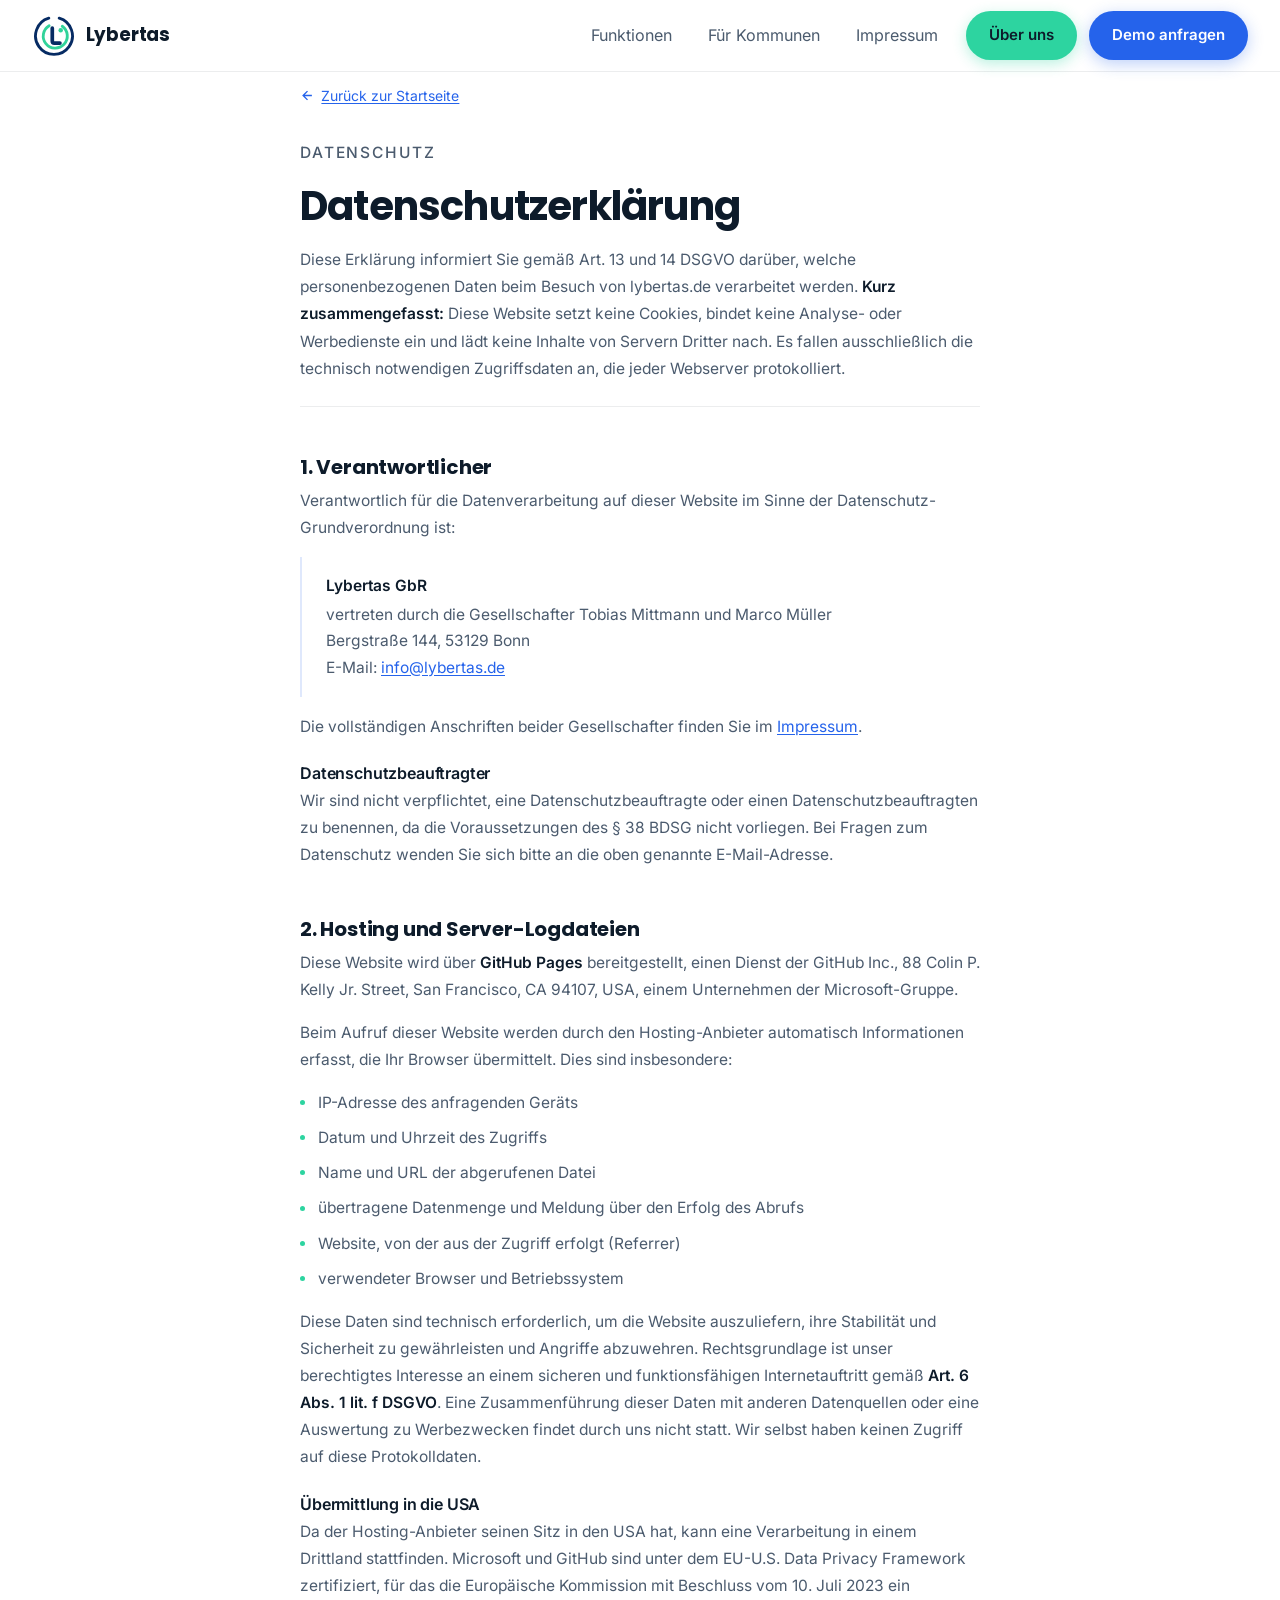
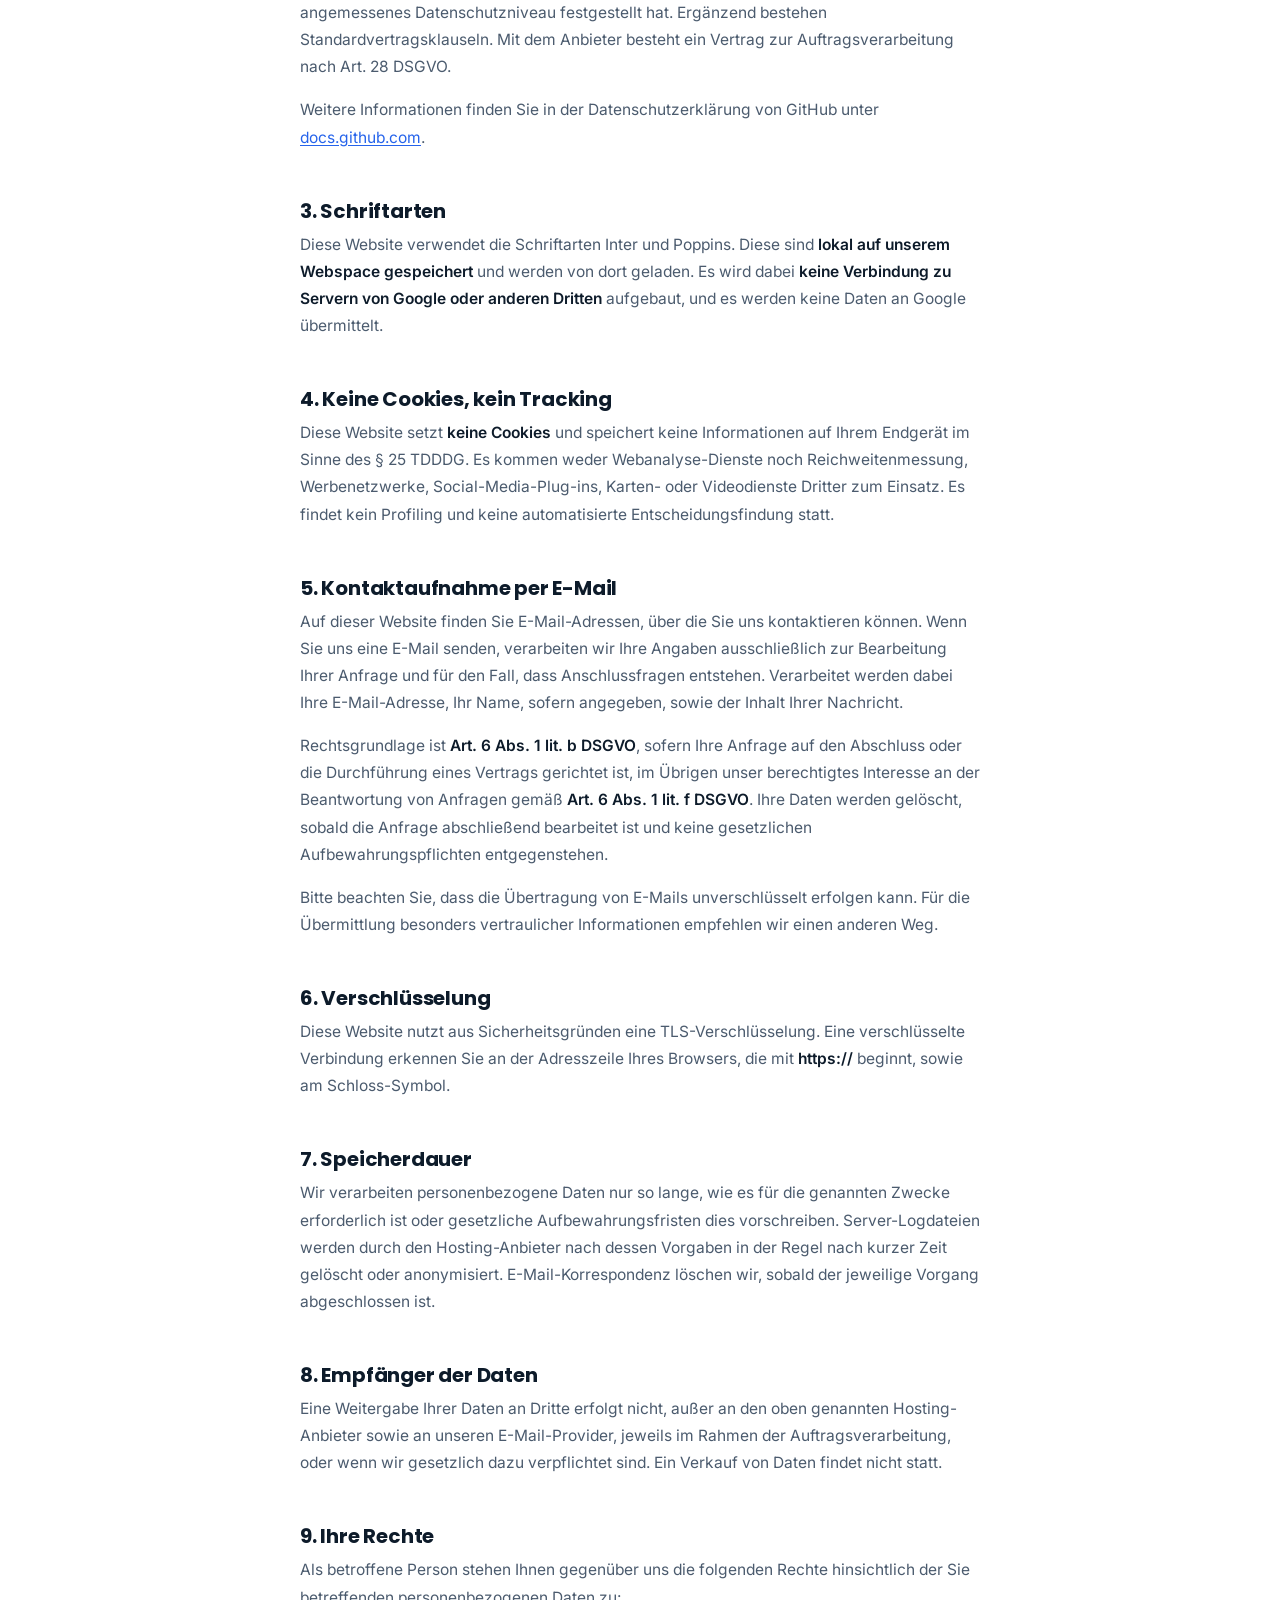
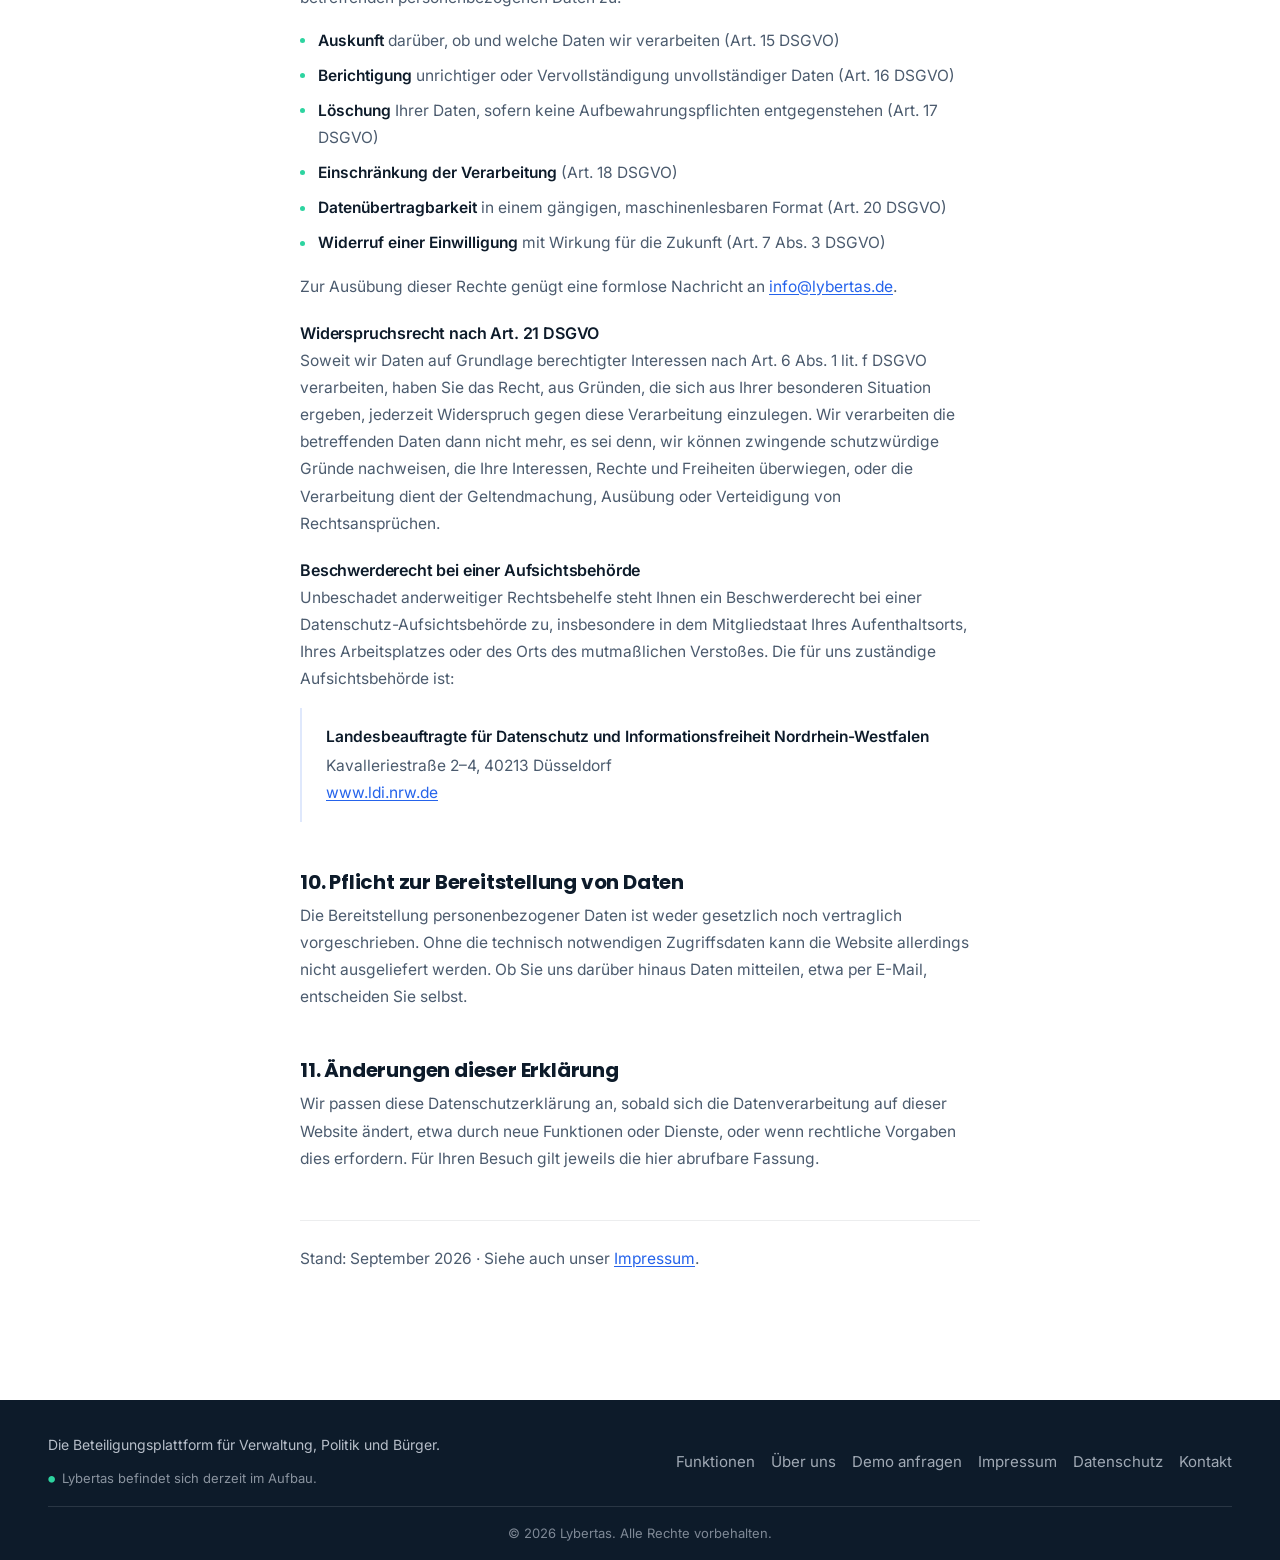
==== commit d4b69d4b: "Header-Ueberlapp beheben und "Ueber uns" als eigene Seite veroeffentlichen Fehler: Auf Fenstern unte" ====
--- a/datenschutz.html
+++ b/datenschutz.html
@@ -40,6 +40,9 @@
         <li><a href="./index.html#funktionen" class="nav-link">Funktionen</a></li>
         <li><a href="./index.html#kommunen" class="nav-link">Für Kommunen</a></li>
         <li><a href="./impressum.html" class="nav-link">Impressum</a></li>
+        <li>
+          <a href="./ueber-uns.html" class="btn btn-accent nav-cta nav-cta--about">Über uns</a>
+        </li>
         <li>
           <a href="./index.html#kontakt" class="btn btn-primary nav-cta nav-cta--demo">Demo anfragen</a>
         </li>
@@ -277,6 +280,7 @@
         <nav class="footer-nav" aria-label="Footer-Navigation">
           <ul role="list">
             <li><a href="./index.html#funktionen" class="footer-link">Funktionen</a></li>
+            <li><a href="./ueber-uns.html" class="footer-link">Über uns</a></li>
             <li><a href="./index.html#kontakt" class="footer-link">Demo anfragen</a></li>
             <li><a href="./impressum.html" class="footer-link">Impressum</a></li>
             <li><a href="./datenschutz.html" class="footer-link">Datenschutz</a></li>
--- a/styles.css
+++ b/styles.css
@@ -2441,3 +2441,216 @@
 }
 
 .legal__back:hover { color: var(--color-blue-dark); }
+
+/* ============================================================
+   20. HERO MIT VIDEO-SCHLEIFE
+   Alternative zur Bildfassung. Beide Regelwerke bleiben erhalten,
+   damit sich die Startseite ohne Stilaenderung zurueckschalten laesst.
+============================================================ */
+.hero--video {
+  position: relative;
+  isolation: isolate;
+  min-height: 620px;
+  height: 82vh;
+  max-height: 880px;
+  display: flex;
+  align-items: center;
+  overflow: hidden;
+  background: var(--color-navy);
+  /* Der Header ist fest positioniert und belegt keinen Platz im Layout.
+     Der Hero beginnt daher ohnehin ganz oben – kein negativer Abstand.
+     Der obere Innenabstand haelt den Text unter dem Header frei. */
+  margin-top: 0;
+  padding: calc(var(--header-height) + var(--space-lg)) 0 var(--space-2xl);
+  /* "safe" verhindert, dass zentrierter Inhalt auf niedrigen Fenstern
+     nach oben aus dem Kasten laeuft und unter den Header rutscht. */
+  align-items: center;
+  align-items: safe center;
+}
+
+.hero__video-media {
+  position: absolute;
+  inset: 0;
+  z-index: -2;
+}
+
+/* Standbild und Video liegen deckungsgleich uebereinander.
+   Das Bild ist immer sichtbar, das Video blendet sich darueber,
+   sobald es wirklich laeuft. Faellt es aus, bleibt das Bild. */
+.hero__video-media img,
+.hero__video-media video {
+  position: absolute;
+  inset: 0;
+  width: 100%;
+  height: 100%;
+  object-fit: cover;
+  object-position: center 42%;
+  display: block;
+}
+
+.hero__video-media video {
+  opacity: 0;
+  transition: opacity .6s ease;
+}
+
+.hero__video-media video.is-playing {
+  opacity: 1;
+}
+
+/* Verlauf fuer Lesbarkeit: unten und links kraeftiger */
+.hero__video-scrim {
+  position: absolute;
+  inset: 0;
+  z-index: -1;
+  background:
+    linear-gradient(to top, rgba(9, 20, 33, .88) 0%, rgba(9, 20, 33, .55) 38%, rgba(9, 20, 33, .18) 68%, rgba(9, 20, 33, .30) 100%),
+    linear-gradient(to right, rgba(9, 20, 33, .58) 0%, transparent 62%);
+}
+
+.hero__video-inner {
+  width: 100%;
+  padding-top: var(--space-2xl);
+  padding-bottom: var(--space-2xl);
+}
+
+/* ---- Textfassungen auf dunklem Grund ---- */
+.hero__headline--onvideo {
+  color: var(--color-white);
+  max-width: 17ch;
+  margin-bottom: 0;
+  text-shadow: 0 2px 30px rgba(9, 20, 33, .45);
+}
+
+.hero__headline--onvideo .hero__headline-break {
+  color: var(--color-accent);
+}
+
+.hero__subheadline--onvideo {
+  color: rgba(255, 255, 255, .88);
+  max-width: 52ch;
+  margin-top: var(--space-lg);
+  margin-bottom: 0;
+  text-shadow: 0 1px 16px rgba(9, 20, 33, .5);
+}
+
+.hero--video .hero__actions {
+  margin-top: var(--space-xl);
+}
+
+.hero__trust--onvideo {
+  margin-top: var(--space-xl);
+}
+
+.hero__trust--onvideo li { color: rgba(255, 255, 255, .84); }
+
+/* Header ueber dem Video: transparent, damit kein weisser Balken entsteht */
+.hero--video ~ * .site-header,
+body:has(.hero--video) .site-header {
+  background-color: rgba(9, 20, 33, .28);
+  backdrop-filter: blur(10px);
+  -webkit-backdrop-filter: blur(10px);
+  border-bottom-color: transparent;
+}
+
+body:has(.hero--video) .site-header .nav-logo__word { color: var(--color-white); }
+
+/* Die Logomarke ist dunkelblau und verschwindet auf dem dunklen Header.
+   Eine helle Scheibe darunter haelt sie lesbar, ohne die Farben zu aendern. */
+body:has(.hero--video) .site-header:not(.scrolled) .nav-logo__img {
+  background: rgba(255, 255, 255, .94);
+  border-radius: 50%;
+  padding: 3px;
+}
+body:has(.hero--video) .site-header .nav-link { color: rgba(255, 255, 255, .85); }
+body:has(.hero--video) .site-header .nav-link:hover { color: var(--color-white); background: rgba(255,255,255,.12); }
+body:has(.hero--video) .site-header .nav-toggle__bar { background-color: var(--color-white); }
+
+/* Sobald gescrollt wird, wird der Header wieder hell und lesbar */
+body:has(.hero--video) .site-header.scrolled {
+  background-color: rgba(255, 255, 255, .94);
+  border-bottom-color: var(--color-border);
+}
+
+body:has(.hero--video) .site-header.scrolled .nav-logo__word { color: var(--color-text-primary); }
+body:has(.hero--video) .site-header.scrolled .nav-link { color: var(--color-text-secondary); }
+body:has(.hero--video) .site-header.scrolled .nav-toggle__bar { background-color: var(--color-text-primary); }
+
+/* Kein Video bei reduzierter Bewegung – das Standbild genuegt */
+@media (prefers-reduced-motion: reduce) {
+  .hero__video-media video { display: none; }
+}
+
+/* ---- Handy: eigene Hochformat-Fassung des Videos ----
+   Das Querformat 16:9 in einem hochformatigen Kasten zu beschneiden
+   kostet rund zwei Drittel der Bildbreite. Stattdessen liegt eine
+   eigens geschnittene 4:5-Fassung bereit, die Skyline, Platz und
+   Verbindungslinien bewusst im Bild haelt. Damit funktioniert der
+   Hero hier genauso wie auf dem Desktop: Video im Hintergrund,
+   Text darueber. */
+@media (max-width: 640px) {
+  .hero--video {
+    min-height: 600px;
+    height: auto;
+    /* Oben ausrichten: bei zentrierter Ausrichtung laeuft laengerer
+       Inhalt nach oben aus dem Kasten heraus und verschwindet hinter
+       dem Header, der fest positioniert ist und keinen Platz belegt. */
+    align-items: flex-start;
+    margin-top: 0;
+    padding-top: calc(var(--header-height) + var(--space-xl));
+    padding-bottom: var(--space-2xl);
+  }
+
+  .hero__video-media video { object-position: center; }
+
+  /* Verlauf von unten kraeftiger, damit der Text ueber dem
+     helleren Hochformat-Bild sicher lesbar bleibt */
+  .hero__video-scrim {
+    background:
+      linear-gradient(to bottom, rgba(9, 20, 33, .82) 0%, rgba(9, 20, 33, .62) 32%, rgba(9, 20, 33, .48) 60%, rgba(9, 20, 33, .72) 100%);
+  }
+
+  .hero__headline--onvideo { max-width: 14ch; }
+
+  .hero--video .hero__actions .btn { width: 100%; justify-content: center; }
+}
+
+/* ============================================================
+   21. AKZENT-BUTTON (Gruen) – fuer „Über uns"
+   Nimmt das Gruen auf, das im Hero die zweite Headline-Zeile traegt.
+   Schrift dunkelblau statt weiss: Weiss auf diesem Gruen erreicht nur
+   etwa 1,8:1 Kontrast und waere nicht lesbar, Navy liegt bei rund 9:1.
+============================================================ */
+.btn-accent {
+  background: var(--color-accent);
+  color: var(--color-navy);
+  font-weight: 600;
+  border-color: transparent;
+  box-shadow: 0 4px 14px rgba(45, 212, 160, 0.32);
+}
+
+.btn-accent:hover,
+.btn-accent:focus-visible {
+  background: var(--color-accent-dark);
+  color: var(--color-white);
+  transform: translateY(-1px);
+  box-shadow: 0 6px 20px rgba(45, 212, 160, 0.42);
+}
+
+.btn-accent:active { transform: translateY(0); }
+
+/* Auf dem dunklen Header ueber dem Video bleibt der Button unveraendert –
+   das Gruen hebt sich dort ebenso ab wie auf hellem Grund. */
+body:has(.hero--video) .site-header .nav-cta--about,
+body:has(.hero--video) .site-header.scrolled .nav-cta--about {
+  color: var(--color-navy);
+}
+
+/* Aktive Seite: dezent markiert statt zusaetzlich eingefaerbt */
+.nav-cta--about[aria-current="page"] {
+  box-shadow: 0 0 0 3px rgba(45, 212, 160, 0.28);
+}
+
+/* ---- Über-uns-Seite: Abstand unter dem festen Header ---- */
+.about-page {
+  padding-top: var(--header-height);
+}
